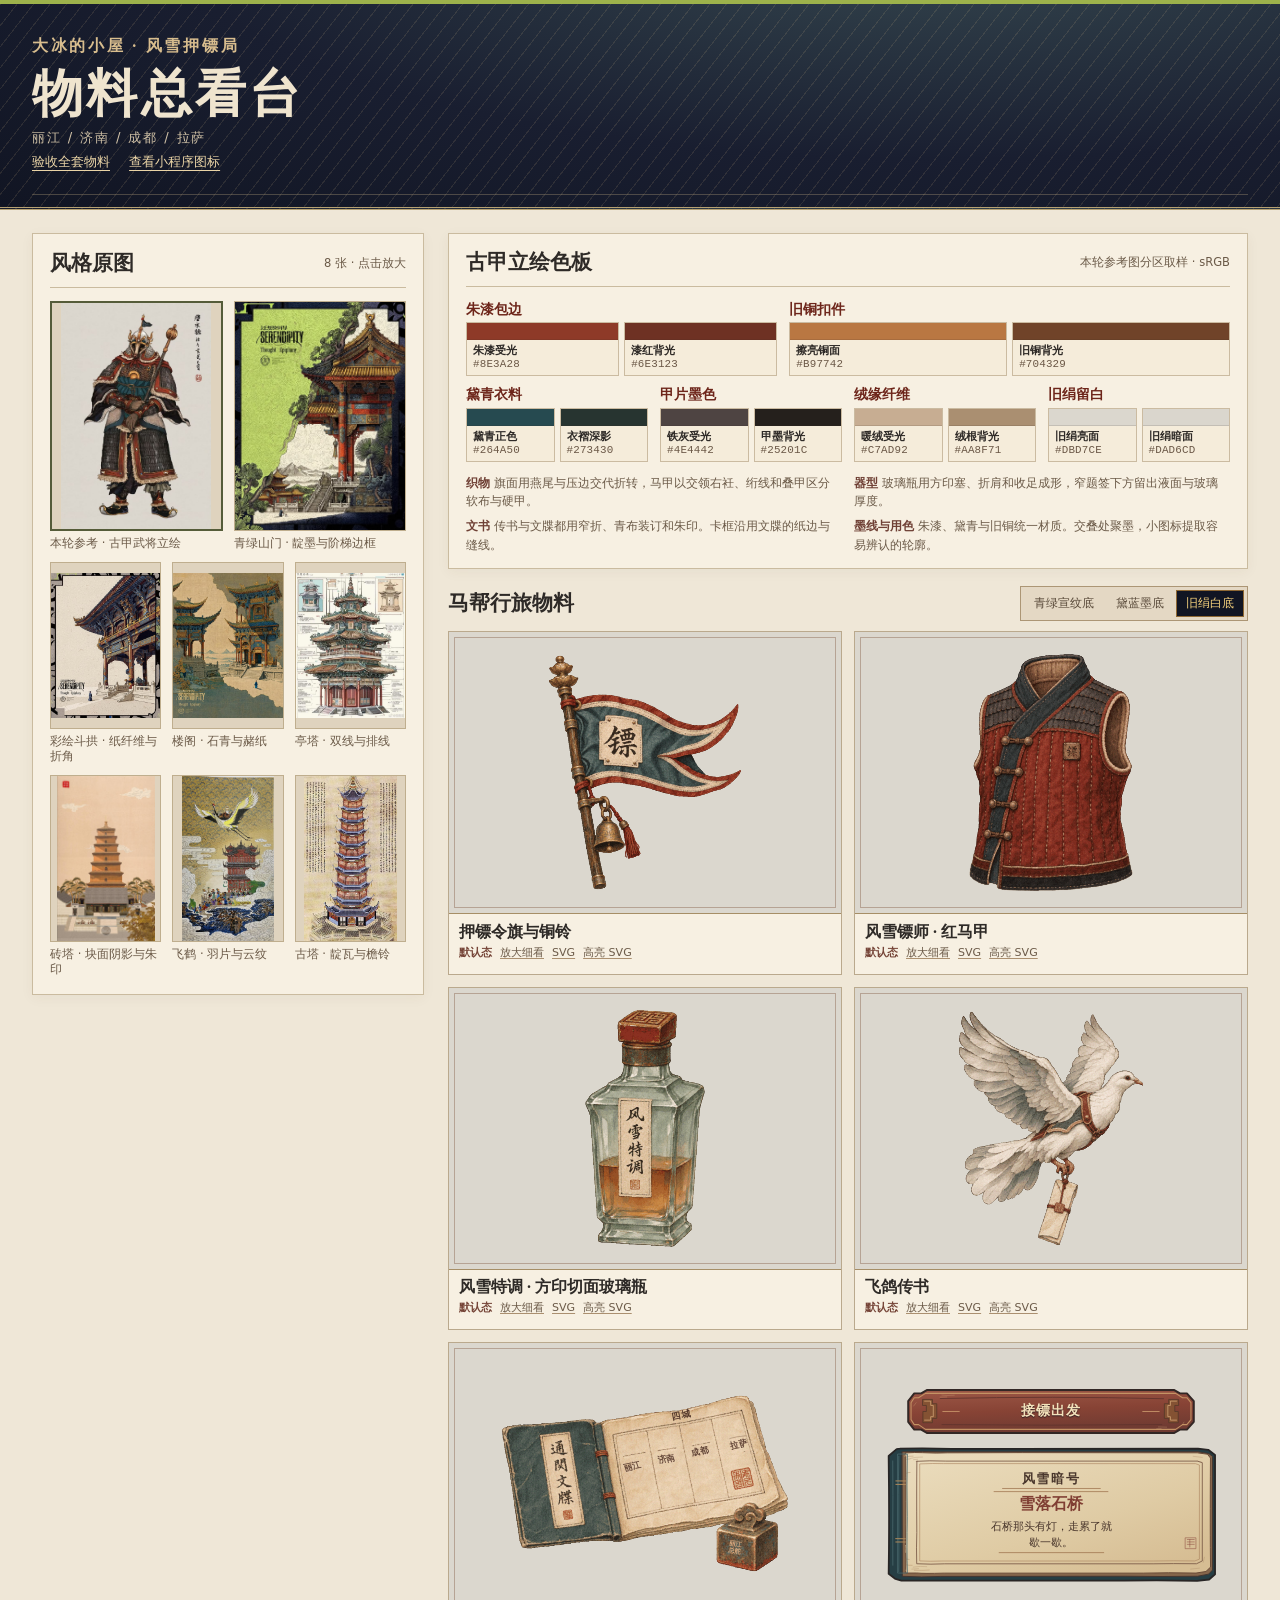
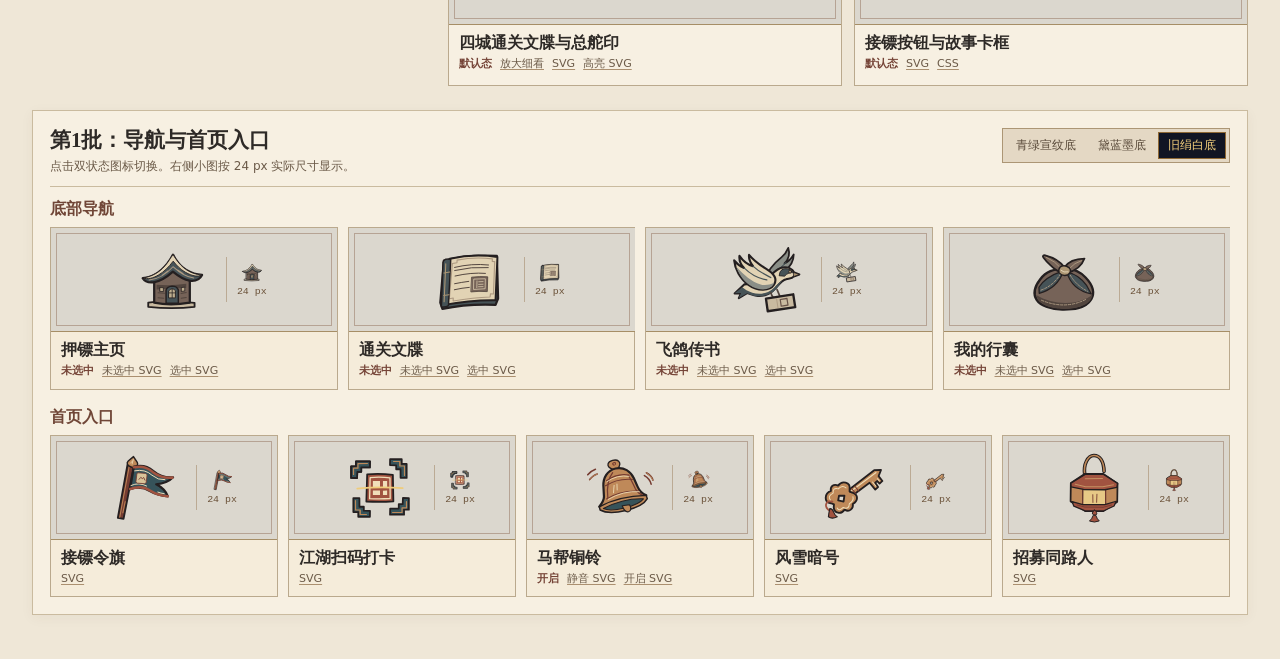
==== 00_公共资源/物料总看台.html @ 3b7d3f7c "备份风雪押镖局全部项目与交付包" ====
<!doctype html>
<html lang="zh-CN" data-preview="light">
<head>
  <meta charset="utf-8">
  <meta name="viewport" content="width=device-width, initial-scale=1">
  <title>物料总看台 · 风雪押镖局</title>
  <link rel="stylesheet" href="./04_界面组件与边框/base_style.css">
  <style>
    :root {
      color-scheme: light;
      --canvas: #efe7d7;
      --paper: #f7f0e2;
      --ink: #2e2a27;
      --quiet: #6b5a48;
      --rule: #cabb9f;
      --stage: #111523;
      --stage-frame: #ca9c4459;
      --stage-grain: url("data:image/svg+xml,%3Csvg xmlns='http://www.w3.org/2000/svg' width='146' height='101' viewBox='0 0 146 101'%3E%3Cfilter id='f'%3E%3CfeTurbulence type='fractalNoise' baseFrequency='.42 .83' numOctaves='3' stitchTiles='stitch'/%3E%3CfeColorMatrix type='matrix' values='0 0 0 0 .97 0 0 0 0 .84 0 0 0 0 .62 .075 0 0 0 -.024'/%3E%3C/filter%3E%3Cpath d='M0 0h146v101H0z' filter='url(%23f)'/%3E%3C/svg%3E");
      --batch-divider: #d1b68f60;
      --batch-scale: #dfcaa7;
      font-family: "PingFang SC", "Microsoft YaHei", system-ui, sans-serif;
      color: var(--ink);
      background: var(--canvas);
    }

    [data-preview="light"] {
      --stage: #dbd7ce;
      --stage-frame: #70432959;
      --stage-grain: none;
      --batch-divider: #94734d72;
      --batch-scale: #6b5239;
    }

    [data-preview="green"] {
      --stage: #bfd46b;
      --stage-frame: #394c5380;
      --stage-grain: url("data:image/svg+xml,%3Csvg%20xmlns%3D%27http%3A%2F%2Fwww.w3.org%2F2000%2Fsvg%27%20width%3D%2785%27%20height%3D%2761%27%20viewBox%3D%270%200%2085%2061%27%3E%3Cdefs%3E%3Cpattern%20id%3D%27h%27%20width%3D%2785%27%20height%3D%279%27%20patternUnits%3D%27userSpaceOnUse%27%3E%3Cpath%20d%3D%27M-1%202q7-3%2012%200t12%200%2012%200%2012%200%2012%200%2012%200%2015%200M-1%206q7-3%2012%200t12%200%2012%200%2012%200%2012%200%2012%200%2015%200%27%20fill%3D%27none%27%20stroke%3D%27%23555C39%27%20stroke-width%3D%27.65%27%20stroke-opacity%3D%27.23%27%2F%3E%3C%2Fpattern%3E%3Cfilter%20id%3D%27f%27%20x%3D%27-10%25%27%20y%3D%27-10%25%27%20width%3D%27120%25%27%20height%3D%27120%25%27%3E%3CfeTurbulence%20type%3D%27fractalNoise%27%20baseFrequency%3D%27.035%20.067%27%20numOctaves%3D%273%27%20stitchTiles%3D%27stitch%27%2F%3E%3CfeDisplacementMap%20in%3D%27SourceGraphic%27%20scale%3D%277%27%20xChannelSelector%3D%27R%27%20yChannelSelector%3D%27G%27%2F%3E%3C%2Ffilter%3E%3C%2Fdefs%3E%3Cpath%20d%3D%27M-7-7h99v75H-7z%27%20fill%3D%27url(%23h)%27%20filter%3D%27url(%23f)%27%2F%3E%3C%2Fsvg%3E");
      --batch-divider: #555c3970;
      --batch-scale: #282d1c;
    }

    * { box-sizing: border-box; }
    body { margin: 0; }
    button { font: inherit; }
    button, a { -webkit-tap-highlight-color: transparent; }
    a { color: inherit; }
    :focus-visible { outline: 2px solid #9c5a3f; outline-offset: 4px; }

    .masthead {
      color: #efe4ce;
      background:
        repeating-linear-gradient(128deg, #dbbd8720 0 1px, transparent 1px 13px),
        radial-gradient(ellipse at 74% -42%, #394c53, #191e30 59%, #111523);
      border-top: 4px solid #9db24b;
      border-bottom: 3px double #b6a172;
    }

    .wrap { width: min(1440px, calc(100% - 64px)); margin-inline: auto; }
    .masthead .wrap { position: relative; padding-block: 31px 36px; }
    .masthead .wrap::after { position: absolute; inset: auto 0 12px; border-bottom: 1px solid #b9a47f57; content: ""; }
    .masthead p { margin: 0; }
    .project { color: #d8bd8e; font: 700 1rem / 1.4 var(--fx-serif); letter-spacing: .17em; }
    .masthead h1 { margin: 8px 0 5px; font: 700 clamp(2.2rem, 4vw, 3.6rem) / 1.14 var(--fx-serif); letter-spacing: .065em; }
    .cities { color: #d1c2a7; font-size: .83rem; letter-spacing: .14em; }
    .batch-jump { display: inline-block; color: #ead4a6; margin: 7px 14px 0 0; font-size: .8rem; text-underline-offset: 4px; }
    .batch-jump:focus-visible { outline-color: var(--fx-focus); }

    .board { display: grid; grid-template-columns: minmax(285px, .49fr) minmax(0, 1fr); gap: 24px; align-items: start; padding-block: 23px 44px; }
    .panel { border: 1px solid var(--rule); background: var(--paper); box-shadow: 0 3px 12px #4535250d; }
    .reference { padding: 17px; }
    .specimens { min-width: 0; }
    .panel-head, .specimen-heading {
      display: flex;
      align-items: center;
      justify-content: space-between;
      gap: 12px;
    }
    .panel-head { margin-bottom: 13px; padding-bottom: 11px; border-bottom: 1px solid var(--rule); }
    h2 { margin: 0; font: 700 1.31rem / 1.2 var(--fx-serif); }
    .rubric { color: var(--quiet); font-size: .72rem; }
    .source-grid { display: grid; grid-template-columns: repeat(6, minmax(0, 1fr)); gap: 11px; }
    .source { display: flex; flex-direction: column; align-items: stretch; grid-column: span 2; min-width: 0; text-align: left; border: 0; color: var(--quiet); background: none; padding: 0; cursor: zoom-in; }
    .source.featured { grid-column: span 3; }
    .source-image {
      display: grid;
      place-items: center;
      aspect-ratio: 3 / 4.5;
      overflow: hidden;
      background: #dfd3be;
      border: 1px solid #bfae8e;
    }
    .source.featured .source-image { aspect-ratio: 3 / 4; }
    .source.palette-source .source-image { border: 2px solid #555c39; }
    .source img { display: block; width: 100%; height: 100%; min-height: 0; object-fit: contain; transition: transform 180ms ease; }
    .source:hover img { transform: scale(1.025); }
    .source-label { display: block; margin-top: 5px; font-size: .72rem; }

    .palette { padding: 16px 17px 14px; container-type: inline-size; }
    .color-families { display: grid; grid-template-columns: repeat(12, minmax(0, 1fr)); gap: 9px 12px; }
    .color-family { grid-column: span 3; min-width: 0; }
    .color-family--red { grid-column: span 5; }
    .color-family--gold { grid-column: span 7; }
    .color-family h3 { margin: 0 0 4px; color: #6d251a; font: 700 .88rem / 1.3 var(--fx-serif); }
    .swatches { display: grid; grid-auto-columns: minmax(0, 1fr); grid-auto-flow: column; gap: 5px; margin: 0; padding: 0; list-style: none; }
    .swatches li { min-width: 0; border: 1px solid #cbbba1; background: #f5ecda; }
    .chip { display: block; height: 17px; background: var(--sample); border-bottom: 1px solid #3b2b2524; }
    .swatches strong, .swatches code { display: block; margin-inline: 6px; }
    .swatches strong { margin-top: 3px; font-weight: 650; font-size: .71rem; }
    .swatches code { color: #6b5847; margin-bottom: 3px; font: .68rem / 1.28 ui-monospace, monospace; letter-spacing: .015em; }
    .notes { display: grid; grid-template-columns: 1fr 1fr; gap: 7px 12px; margin: 12px 0 0; color: var(--quiet); font-size: .75rem; line-height: 1.54; }
    .notes div { min-width: 0; }
    .notes dt { display: inline; color: #6f4035; font-weight: 700; margin-right: .35em; }
    .notes dd { display: inline; margin: 0; }

    .specimen-heading { margin-block: 17px 10px; flex-wrap: wrap; scroll-margin-top: 14px; }
    .theme-controls { display: flex; gap: 2px; padding: 3px; border: 1px solid #ac9675; background: #e4d8c4; }
    .theme-controls button { border: 1px solid transparent; padding: 4px 9px; color: #594a3a; background: transparent; font-size: .75rem; cursor: pointer; white-space: nowrap; }
    .theme-controls button:hover { border-color: #967956; }
    .theme-controls button[aria-pressed="true"] { border-color: #8e6834; background: #111523; color: #f4d07c; }
    .theme-controls button[data-theme="green"][aria-pressed="true"] { border-color: #555c39; background: #bfd46b; color: #191e30; }

    .asset-grid { display: grid; grid-template-columns: repeat(2, minmax(0, 1fr)); gap: 12px; }
    .asset { display: flex; flex-direction: column; min-width: 0; margin: 0; background: var(--paper); border: 1px solid #baa98d; }
    .stage {
      position: relative;
      isolation: isolate;
      container-type: inline-size;
      display: grid;
      grid-template-columns: minmax(0, 1fr);
      align-items: center;
      justify-items: center;
      height: 220px;
      padding: 7px;
      overflow: hidden;
      border-bottom: 1px solid #a68e66;
      background-color: var(--stage);
      background-image: var(--stage-grain);
    }
    .stage::after {
      position: absolute;
      inset: 5px;
      border: 1px solid var(--stage-frame);
      content: "";
      pointer-events: none;
    }
    .royal-grid .stage { height: clamp(220px, 22vw, 310px); padding: 12px; }
    .royal-grid .icon-demo { width: 100%; }
    .asset-caption { min-height: 60px; padding: 8px 10px 10px; }
    .asset-name { margin: 0; font: 700 1rem / 1.3 var(--fx-serif); }
    .asset-meta { display: flex; align-items: baseline; flex-wrap: wrap; gap: 1px 8px; margin-top: 3px; font-size: .69rem; line-height: 1.35; color: var(--quiet); }
    .asset-meta a { text-decoration-color: #ab9070; text-underline-offset: 2px; }
    .asset-meta a:hover { color: #8a4738; }
    .status { color: #754437; font-weight: 650; }
    .icon-demo { position: relative; box-sizing: border-box; height: 100%; width: min(100%, 234px); padding: 0; border: 1px solid transparent; background: transparent; cursor: pointer; transition: transform 140ms ease; }
    .icon-demo:hover { transform: translateY(-2px); }
    .icon-demo:active { transform: translateY(2px); }
    .icon-demo:focus-visible { outline: 2px solid var(--fx-focus); outline-offset: -4px; }
    .icon-demo img { position: absolute; inset: 0; display: block; width: 100%; height: 100%; object-fit: contain; pointer-events: none; }
    .icon-lit { opacity: 0; transition: opacity 140ms ease; }
    .icon-demo:hover .icon-lit { opacity: .78; }
    .icon-demo:active .icon-lit, .icon-demo[aria-pressed="true"] .icon-lit { opacity: 1; }
    .ui-demo { width: min(100%, 340px); min-width: 0; display: grid; grid-template-columns: minmax(0, 1fr); justify-items: center; gap: 5px; }
    .ui-demo .fx-button { width: 87%; }
    .ui-demo .fx-story-card { min-height: 98px; padding-inline: 11%; }
    .ui-demo .fx-story-card__body { max-width: 23ch; }
    .modal { width: min(850px, calc(100% - 28px)); max-width: 100%; max-height: 95vh; padding: 16px; border: 1px solid #a48d67; background: var(--paper); color: var(--ink); }
    .modal::backdrop { background: #151a22d9; }
    .modal-head { display: flex; justify-content: space-between; align-items: center; gap: 8px; margin-bottom: 9px; }
    .modal-head button { padding: 4px 11px; border: 1px solid #a48863; background: #eadfc9; cursor: pointer; }
    .modal img { display: block; max-width: 100%; max-height: 79vh; margin-inline: auto; object-fit: contain; }
    .modal .artwork-detail {
      width: min(100%, 710px);
      height: min(74vh, 660px);
      background: var(--stage) var(--stage-grain);
      border: 1px solid var(--stage-frame);
    }

    .icon-batch { grid-column: 1 / -1; padding: 17px; scroll-margin-top: 12px; }
    .batch-heading { margin-bottom: 12px; align-items: flex-start; }
    .batch-hint { margin: 5px 0 0; color: var(--quiet); font-size: .75rem; line-height: 1.45; }
    .batch-group + .batch-group { margin-top: 17px; }
    .batch-group h3 { margin: 0 0 7px; font: 700 1rem / 1.3 var(--fx-serif); color: #704637; }
    .batch-grid { display: grid; grid-template-columns: repeat(4, minmax(0, 1fr)); gap: 10px; }
    .batch-grid--home { grid-template-columns: repeat(5, minmax(0, 1fr)); }
    .batch-card { min-width: 0; margin: 0; border: 1px solid #baa98d; background: #f5ecda; }
    .batch-stage.stage { height: 104px; padding: 0; }
    .batch-switch { width: 100%; height: 100%; display: grid; place-items: center; border: 0; padding: 0; background: transparent; color: inherit; cursor: pointer; }
    .batch-switch:focus-visible { outline: 2px solid var(--batch-scale); outline-offset: -4px; }
    .batch-view { display: grid; grid-template-columns: minmax(0, 1fr) 44px; align-items: center; justify-items: center; width: min(calc(100% - 10px), 152px); pointer-events: none; }
    .batch-view--active, .batch-switch[aria-pressed="true"] .batch-view--default { display: none; }
    .batch-switch[aria-pressed="true"] .batch-view--active { display: grid; }
    .batch-large { display: block; max-width: 100%; height: auto; transition: transform 120ms ease; }
    .batch-switch:hover .batch-large { transform: translateY(-2px); }
    .batch-switch:active .batch-large { transform: translateY(1px); }
    .batch-mini { border-left: 1px solid var(--batch-divider); padding: 3px 0 3px 7px; justify-self: stretch; display: grid; justify-items: center; gap: 2px; color: var(--batch-scale); font: .62rem / 1.25 ui-monospace, monospace; white-space: nowrap; }
    .batch-mini img { display: block; }
    .batch-card .asset-caption { min-height: 55px; }

    @media (max-width: 1160px) {
      .wrap { width: calc(100% - 40px); }
      .board { gap: 17px; }
    }

    @media (max-width: 800px) {
      .board { grid-template-columns: 1fr; }
      .source-grid { grid-template-columns: repeat(4, minmax(0, 1fr)); }
      .source, .source.featured { grid-column: auto; }
      .source.featured .source-image, .source-image { aspect-ratio: 3 / 4.2; }
    }

    @media (max-width: 900px) {
      .batch-grid--home { grid-template-columns: repeat(3, minmax(0, 1fr)); }
    }

    @media (max-width: 630px) {
      .batch-grid { grid-template-columns: repeat(2, minmax(0, 1fr)); gap: 8px; }
    }

    @container (max-width: 740px) {
      .color-family:not(.color-family--red, .color-family--gold) { grid-column: span 6; }
    }

    @container (max-width: 520px) {
      .color-family--red, .color-family--gold { grid-column: span 12; }
    }

    @media (max-width: 490px) {
      .wrap { width: calc(100% - 24px); }
      .reference, .palette { padding: 12px; }
      .source-grid { grid-template-columns: repeat(3, minmax(0, 1fr)); gap: 8px; }
      .notes { grid-template-columns: 1fr; gap: 4px; }
      .swatches { gap: 4px; }
      .swatches strong, .swatches code { margin-inline: 3px; font-size: .63rem; }
      .swatches code { letter-spacing: -.025em; }
      .asset-grid { gap: 8px; }
      .stage { height: 166px; }
      .royal-grid { grid-template-columns: 1fr; }
      .royal-grid .stage { height: min(255px, 68vw); }
      .asset-name { font-size: .88rem; }
      .ui-demo .fx-story-card { padding-bottom: 15px; }
      .icon-batch { padding: 12px; }
      .batch-heading { flex-wrap: wrap; }
    }

    @media (prefers-reduced-motion: reduce) {
      .source img, .icon-demo, .icon-lit, .batch-large { transition: none; }
    }
  </style>
</head>
<body>
  <header class="masthead">
    <div class="wrap">
      <p class="project">大冰的小屋 · 风雪押镖局</p>
      <h1>物料总看台</h1>
      <p class="cities">丽江 / 济南 / 成都 / 拉萨</p>
      <a class="batch-jump" href="#royal-specimens">验收全套物料</a>
      <a class="batch-jump" href="#icon-batch">查看小程序图标</a>
    </div>
  </header>

  <main class="wrap board">
    <section class="panel reference" aria-labelledby="reference-title">
      <div class="panel-head">
        <h2 id="reference-title">风格原图</h2>
        <span class="rubric">8 张 · 点击放大</span>
      </div>
      <div class="source-grid">
        <button class="source featured palette-source" type="button">
          <span class="source-image"><img src="./01_风格参考图/a8d0b7cba4badd31e26e2c8cf6c5d2bc.jpg" alt="黛青衣料、朱漆包边、绒缘和分片铠甲的古甲武将立绘"></span>
          <span class="source-label">本轮参考 · 古甲武将立绘</span>
        </button>
        <button class="source featured" type="button">
          <span class="source-image"><img src="./01_风格参考图/644ecd38ddf0ed520d50410c8de0763d.jpg" alt="青绿衬色、靛墨外框和朱红廊柱"></span>
          <span class="source-label">青绿山门 · 靛墨与阶梯边框</span>
        </button>
        <button class="source" type="button">
          <span class="source-image"><img src="./01_风格参考图/b88705b533806a84e45352ea5c16d56c.jpg" alt="象牙纸底上的深青彩绘斗拱与金线檐口"></span>
          <span class="source-label">彩绘斗拱 · 纸纤维与折角</span>
        </button>
        <button class="source" type="button">
          <span class="source-image"><img src="./01_风格参考图/2a58c489768944aadcdb5adcbc039f5a.jpg" alt="赭纸底上的蓝绿楼阁与远山"></span>
          <span class="source-label">楼阁 · 石青与赭纸</span>
        </button>
        <button class="source" type="button">
          <span class="source-image"><img src="./01_风格参考图/52f07a7b96c980bd2398ab1ff8127b2a.jpg" alt="标有引线的多层亭塔结构图"></span>
          <span class="source-label">亭塔 · 双线与排线</span>
        </button>
        <button class="source" type="button">
          <span class="source-image"><img src="./01_风格参考图/62b733c0a9e0007dd44d3d3961c0f15b.jpg" alt="暖纸上的七层砖塔与左上方朱印"></span>
          <span class="source-label">砖塔 · 块面阴影与朱印</span>
        </button>
        <button class="source" type="button">
          <span class="source-image"><img src="./01_风格参考图/bd29752f68a6137f007f522ba0817431.jpg" alt="泥金云纹衬底前的飞鹤、朱红楼宇和靛蓝云海"></span>
          <span class="source-label">飞鹤 · 羽片与云纹</span>
        </button>
        <button class="source" type="button">
          <span class="source-image"><img src="./01_风格参考图/d0824fd3e23aad343577358e2cd7aed9.jpg" alt="题字古纸上层叠的靛蓝塔檐与檐角小铃"></span>
          <span class="source-label">古塔 · 靛瓦与檐铃</span>
        </button>
      </div>
    </section>

    <section class="specimens" id="samples" aria-labelledby="samples-title">
      <section class="panel palette" aria-labelledby="palette-title">
        <div class="panel-head">
          <h2 id="palette-title">古甲立绘色板</h2>
          <span class="rubric">本轮参考图分区取样 · sRGB</span>
        </div>
        <div class="color-families">
          <div class="color-family color-family--red">
            <h3>朱漆包边</h3>
            <ul class="swatches">
              <li><span class="chip" style="--sample: #8E3A28"></span><strong>朱漆受光</strong><code>#8E3A28</code></li>
              <li><span class="chip" style="--sample: #6E3123"></span><strong>漆红背光</strong><code>#6E3123</code></li>
            </ul>
          </div>
          <div class="color-family color-family--gold">
            <h3>旧铜扣件</h3>
            <ul class="swatches">
              <li><span class="chip" style="--sample: #B97742"></span><strong>擦亮铜面</strong><code>#B97742</code></li>
              <li><span class="chip" style="--sample: #704329"></span><strong>旧铜背光</strong><code>#704329</code></li>
            </ul>
          </div>
          <div class="color-family">
            <h3>黛青衣料</h3>
            <ul class="swatches">
              <li><span class="chip" style="--sample: #264A50"></span><strong>黛青正色</strong><code>#264A50</code></li>
              <li><span class="chip" style="--sample: #273430"></span><strong>衣褶深影</strong><code>#273430</code></li>
            </ul>
          </div>
          <div class="color-family">
            <h3>甲片墨色</h3>
            <ul class="swatches">
              <li><span class="chip" style="--sample: #4E4442"></span><strong>铁灰受光</strong><code>#4E4442</code></li>
              <li><span class="chip" style="--sample: #25201C"></span><strong>甲墨背光</strong><code>#25201C</code></li>
            </ul>
          </div>
          <div class="color-family">
            <h3>绒缘纤维</h3>
            <ul class="swatches">
              <li><span class="chip" style="--sample: #C7AD92"></span><strong>暖绒受光</strong><code>#C7AD92</code></li>
              <li><span class="chip" style="--sample: #AA8F71"></span><strong>绒根背光</strong><code>#AA8F71</code></li>
            </ul>
          </div>
          <div class="color-family">
            <h3>旧绢留白</h3>
            <ul class="swatches">
              <li><span class="chip" style="--sample: #DBD7CE"></span><strong>旧绢亮面</strong><code>#DBD7CE</code></li>
              <li><span class="chip" style="--sample: #DAD6CD"></span><strong>旧绢暗面</strong><code>#DAD6CD</code></li>
            </ul>
          </div>
        </div>
        <dl class="notes">
          <div><dt>织物</dt><dd>旗面用燕尾与压边交代折转，马甲以交领右衽、绗线和叠甲区分软布与硬甲。</dd></div>
          <div><dt>器型</dt><dd>玻璃瓶用方印塞、折肩和收足成形，窄题签下方留出液面与玻璃厚度。</dd></div>
          <div><dt>文书</dt><dd>传书与文牒都用窄折、青布装订和朱印。卡框沿用文牒的纸边与缝线。</dd></div>
          <div><dt>墨线与用色</dt><dd>朱漆、黛青与旧铜统一材质。交叠处聚墨，小图标提取容易辨认的轮廓。</dd></div>
        </dl>
      </section>

      <div class="specimen-heading" id="royal-specimens">
        <h2 id="samples-title">马帮行旅物料</h2>
        <div class="theme-controls" role="group" aria-label="样品预览底色">
          <button type="button" data-theme="green" aria-pressed="false" title="#BFD46B">青绿宣纹底</button>
          <button type="button" data-theme="dark" aria-pressed="false" title="#111523">黛蓝墨底</button>
          <button type="button" data-theme="light" aria-pressed="true" title="#DBD7CE">旧绢白底</button>
        </div>
      </div>

      <div class="asset-grid royal-grid">
        <figure class="asset">
          <div class="stage">
            <button class="icon-demo" type="button" aria-label="测试押镖令旗与铜铃的高亮态" aria-pressed="false" data-status="flag-state">
              <img src="./02_交互图标库/icon_biaoqi.svg" alt="">
              <img class="icon-lit" src="./02_交互图标库/icon_biaoqi.svg#highlight" alt="">
            </button>
          </div>
          <figcaption class="asset-caption">
            <h3 class="asset-name">押镖令旗与铜铃</h3>
            <div class="asset-meta"><output class="status" id="flag-state">默认态</output><a href="./02_交互图标库/icon_biaoqi.svg" data-artwork-zoom>放大细看</a><a href="./02_交互图标库/icon_biaoqi.svg">SVG</a><a href="./02_交互图标库/icon_biaoqi.svg#highlight">高亮 SVG</a></div>
          </figcaption>
        </figure>
        <figure class="asset">
          <div class="stage">
            <button class="icon-demo" type="button" aria-label="测试风雪镖师红马甲的高亮态" aria-pressed="false" data-status="vest-state">
              <img src="./03_活动产品与周边/gift_hongmajia.svg" alt="">
              <img class="icon-lit" src="./03_活动产品与周边/gift_hongmajia.svg#highlight" alt="">
            </button>
          </div>
          <figcaption class="asset-caption">
            <h3 class="asset-name">风雪镖师 · 红马甲</h3>
            <div class="asset-meta"><output class="status" id="vest-state">默认态</output><a href="./03_活动产品与周边/gift_hongmajia.svg" data-artwork-zoom>放大细看</a><a href="./03_活动产品与周边/gift_hongmajia.svg">SVG</a><a href="./03_活动产品与周边/gift_hongmajia.svg#highlight">高亮 SVG</a></div>
          </figcaption>
        </figure>
        <figure class="asset">
          <div class="stage">
            <button class="icon-demo" type="button" aria-label="测试风雪特调玻璃瓶的高亮态" aria-pressed="false" data-status="can-state">
              <img src="./03_活动产品与周边/gift_jiuguan.svg" alt="">
              <img class="icon-lit" src="./03_活动产品与周边/gift_jiuguan.svg#highlight" alt="">
            </button>
          </div>
          <figcaption class="asset-caption">
            <h3 class="asset-name">风雪特调 · 方印切面玻璃瓶</h3>
            <div class="asset-meta"><output class="status" id="can-state">默认态</output><a href="./03_活动产品与周边/gift_jiuguan.svg" data-artwork-zoom>放大细看</a><a href="./03_活动产品与周边/gift_jiuguan.svg">SVG</a><a href="./03_活动产品与周边/gift_jiuguan.svg#highlight">高亮 SVG</a></div>
          </figcaption>
        </figure>
        <figure class="asset">
          <div class="stage">
            <button class="icon-demo" type="button" aria-label="测试飞鸽传书的高亮态" aria-pressed="false" data-status="dove-state">
              <img src="./02_交互图标库/icon_feige.svg" alt="">
              <img class="icon-lit" src="./02_交互图标库/icon_feige.svg#highlight" alt="">
            </button>
          </div>
          <figcaption class="asset-caption">
            <h3 class="asset-name">飞鸽传书</h3>
            <div class="asset-meta"><output class="status" id="dove-state">默认态</output><a href="./02_交互图标库/icon_feige.svg" data-artwork-zoom>放大细看</a><a href="./02_交互图标库/icon_feige.svg">SVG</a><a href="./02_交互图标库/icon_feige.svg#highlight">高亮 SVG</a></div>
          </figcaption>
        </figure>
        <figure class="asset">
          <div class="stage">
            <button class="icon-demo" type="button" aria-label="测试四城通关文牒与总舵印的高亮态" aria-pressed="false" data-status="pass-state">
              <img src="./03_活动产品与周边/gift_wendie_seal.svg" alt="">
              <img class="icon-lit" src="./03_活动产品与周边/gift_wendie_seal.svg#highlight" alt="">
            </button>
          </div>
          <figcaption class="asset-caption">
            <h3 class="asset-name">四城通关文牒与总舵印</h3>
            <div class="asset-meta"><output class="status" id="pass-state">默认态</output><a href="./03_活动产品与周边/gift_wendie_seal.svg" data-artwork-zoom>放大细看</a><a href="./03_活动产品与周边/gift_wendie_seal.svg">SVG</a><a href="./03_活动产品与周边/gift_wendie_seal.svg#highlight">高亮 SVG</a></div>
          </figcaption>
        </figure>
        <figure class="asset">
          <div class="stage">
            <div class="ui-demo">
              <button class="fx-button" type="button" aria-pressed="false" data-status="route-state" data-active="已接镖">接镖出发</button>
              <div class="fx-story-card">
                <h4 class="fx-story-card__title">风雪暗号</h4>
                <p class="fx-story-card__code">雪落石桥</p>
                <p class="fx-story-card__body">石桥那头有灯，走累了就歇一歇。</p>
              </div>
            </div>
          </div>
          <figcaption class="asset-caption">
            <h3 class="asset-name">接镖按钮与故事卡框</h3>
            <div class="asset-meta"><output class="status" id="route-state">默认态</output><a href="./04_界面组件与边框/ui_kit_sample.svg">SVG</a><a href="./04_界面组件与边框/base_style.css">CSS</a></div>
          </figcaption>
        </figure>
      </div>
    </section>

    <section class="panel icon-batch" id="icon-batch" aria-labelledby="batch-title">
      <div class="panel-head batch-heading">
        <div>
          <h2 id="batch-title">第1批：导航与首页入口</h2>
          <p class="batch-hint">点击双状态图标切换。右侧小图按 24 px 实际尺寸显示。</p>
        </div>
        <div class="theme-controls" role="group" aria-label="第1批图标预览底色">
          <button type="button" data-theme="green" aria-pressed="false" title="#BFD46B">青绿宣纹底</button>
          <button type="button" data-theme="dark" aria-pressed="false" title="#111523">黛蓝墨底</button>
          <button type="button" data-theme="light" aria-pressed="true" title="#DBD7CE">旧绢白底</button>
        </div>
      </div>

      <section class="batch-group" aria-labelledby="batch-nav-title">
        <h3 id="batch-nav-title">底部导航</h3>
        <div class="batch-grid batch-grid--nav">
          <figure class="batch-card">
            <div class="stage batch-stage">
              <button class="batch-switch" type="button" aria-label="切换押镖主页状态" aria-pressed="false" data-status="batch-nav-home" data-active="选中" data-inactive="未选中">
                <span class="batch-view batch-view--default" aria-hidden="true">
                  <img class="batch-large" src="./02_交互图标库/nav_home_default.svg" alt="" width="76" height="76">
                  <span class="batch-mini"><img src="./02_交互图标库/nav_home_default.svg" alt="" width="24" height="24"><span>24 px</span></span>
                </span>
                <span class="batch-view batch-view--active" aria-hidden="true">
                  <img class="batch-large" src="./02_交互图标库/nav_home_active.svg" alt="" width="76" height="76">
                  <span class="batch-mini"><img src="./02_交互图标库/nav_home_active.svg" alt="" width="24" height="24"><span>24 px</span></span>
                </span>
              </button>
            </div>
            <figcaption class="asset-caption">
              <h4 class="asset-name">押镖主页</h4>
              <div class="asset-meta"><output class="status" id="batch-nav-home">未选中</output><a href="./02_交互图标库/nav_home_default.svg">未选中 SVG</a><a href="./02_交互图标库/nav_home_active.svg">选中 SVG</a></div>
            </figcaption>
          </figure>
          <figure class="batch-card">
            <div class="stage batch-stage">
              <button class="batch-switch" type="button" aria-label="切换通关文牒状态" aria-pressed="false" data-status="batch-nav-wendie" data-active="选中" data-inactive="未选中">
                <span class="batch-view batch-view--default" aria-hidden="true">
                  <img class="batch-large" src="./02_交互图标库/nav_wendie_default.svg" alt="" width="76" height="76">
                  <span class="batch-mini"><img src="./02_交互图标库/nav_wendie_default.svg" alt="" width="24" height="24"><span>24 px</span></span>
                </span>
                <span class="batch-view batch-view--active" aria-hidden="true">
                  <img class="batch-large" src="./02_交互图标库/nav_wendie_active.svg" alt="" width="76" height="76">
                  <span class="batch-mini"><img src="./02_交互图标库/nav_wendie_active.svg" alt="" width="24" height="24"><span>24 px</span></span>
                </span>
              </button>
            </div>
            <figcaption class="asset-caption">
              <h4 class="asset-name">通关文牒</h4>
              <div class="asset-meta"><output class="status" id="batch-nav-wendie">未选中</output><a href="./02_交互图标库/nav_wendie_default.svg">未选中 SVG</a><a href="./02_交互图标库/nav_wendie_active.svg">选中 SVG</a></div>
            </figcaption>
          </figure>
          <figure class="batch-card">
            <div class="stage batch-stage">
              <button class="batch-switch" type="button" aria-label="切换飞鸽传书状态" aria-pressed="false" data-status="batch-nav-feige" data-active="选中" data-inactive="未选中">
                <span class="batch-view batch-view--default" aria-hidden="true">
                  <img class="batch-large" src="./02_交互图标库/nav_feige_default.svg" alt="" width="76" height="76">
                  <span class="batch-mini"><img src="./02_交互图标库/nav_feige_default.svg" alt="" width="24" height="24"><span>24 px</span></span>
                </span>
                <span class="batch-view batch-view--active" aria-hidden="true">
                  <img class="batch-large" src="./02_交互图标库/nav_feige_active.svg" alt="" width="76" height="76">
                  <span class="batch-mini"><img src="./02_交互图标库/nav_feige_active.svg" alt="" width="24" height="24"><span>24 px</span></span>
                </span>
              </button>
            </div>
            <figcaption class="asset-caption">
              <h4 class="asset-name">飞鸽传书</h4>
              <div class="asset-meta"><output class="status" id="batch-nav-feige">未选中</output><a href="./02_交互图标库/nav_feige_default.svg">未选中 SVG</a><a href="./02_交互图标库/nav_feige_active.svg">选中 SVG</a></div>
            </figcaption>
          </figure>
          <figure class="batch-card">
            <div class="stage batch-stage">
              <button class="batch-switch" type="button" aria-label="切换我的行囊状态" aria-pressed="false" data-status="batch-nav-xingnang" data-active="选中" data-inactive="未选中">
                <span class="batch-view batch-view--default" aria-hidden="true">
                  <img class="batch-large" src="./02_交互图标库/nav_xingnang_default.svg" alt="" width="76" height="76">
                  <span class="batch-mini"><img src="./02_交互图标库/nav_xingnang_default.svg" alt="" width="24" height="24"><span>24 px</span></span>
                </span>
                <span class="batch-view batch-view--active" aria-hidden="true">
                  <img class="batch-large" src="./02_交互图标库/nav_xingnang_active.svg" alt="" width="76" height="76">
                  <span class="batch-mini"><img src="./02_交互图标库/nav_xingnang_active.svg" alt="" width="24" height="24"><span>24 px</span></span>
                </span>
              </button>
            </div>
            <figcaption class="asset-caption">
              <h4 class="asset-name">我的行囊</h4>
              <div class="asset-meta"><output class="status" id="batch-nav-xingnang">未选中</output><a href="./02_交互图标库/nav_xingnang_default.svg">未选中 SVG</a><a href="./02_交互图标库/nav_xingnang_active.svg">选中 SVG</a></div>
            </figcaption>
          </figure>
        </div>
      </section>

      <section class="batch-group" aria-labelledby="batch-home-title">
        <h3 id="batch-home-title">首页入口</h3>
        <div class="batch-grid batch-grid--home">
          <figure class="batch-card">
            <div class="stage batch-stage">
              <span class="batch-view" aria-hidden="true">
                <img class="batch-large" src="./02_交互图标库/icon_jiebiao_flag.svg" alt="" width="76" height="76">
                <span class="batch-mini"><img src="./02_交互图标库/icon_jiebiao_flag.svg" alt="" width="24" height="24"><span>24 px</span></span>
              </span>
            </div>
            <figcaption class="asset-caption">
              <h4 class="asset-name">接镖令旗</h4>
              <div class="asset-meta"><a href="./02_交互图标库/icon_jiebiao_flag.svg">SVG</a></div>
            </figcaption>
          </figure>
          <figure class="batch-card">
            <div class="stage batch-stage">
              <span class="batch-view" aria-hidden="true">
                <img class="batch-large" src="./02_交互图标库/icon_scan_checkin.svg" alt="" width="76" height="76">
                <span class="batch-mini"><img src="./02_交互图标库/icon_scan_checkin.svg" alt="" width="24" height="24"><span>24 px</span></span>
              </span>
            </div>
            <figcaption class="asset-caption">
              <h4 class="asset-name">江湖扫码打卡</h4>
              <div class="asset-meta"><a href="./02_交互图标库/icon_scan_checkin.svg">SVG</a></div>
            </figcaption>
          </figure>
          <figure class="batch-card">
            <div class="stage batch-stage">
              <button class="batch-switch" type="button" aria-label="切换马帮铜铃状态" aria-pressed="true" data-status="batch-bell" data-active="开启" data-inactive="静音">
                <span class="batch-view batch-view--default" aria-hidden="true">
                  <img class="batch-large" src="./02_交互图标库/icon_sound_bell_off.svg" alt="" width="76" height="76">
                  <span class="batch-mini"><img src="./02_交互图标库/icon_sound_bell_off.svg" alt="" width="24" height="24"><span>24 px</span></span>
                </span>
                <span class="batch-view batch-view--active" aria-hidden="true">
                  <img class="batch-large" src="./02_交互图标库/icon_sound_bell_on.svg" alt="" width="76" height="76">
                  <span class="batch-mini"><img src="./02_交互图标库/icon_sound_bell_on.svg" alt="" width="24" height="24"><span>24 px</span></span>
                </span>
              </button>
            </div>
            <figcaption class="asset-caption">
              <h4 class="asset-name">马帮铜铃</h4>
              <div class="asset-meta"><output class="status" id="batch-bell">开启</output><a href="./02_交互图标库/icon_sound_bell_off.svg">静音 SVG</a><a href="./02_交互图标库/icon_sound_bell_on.svg">开启 SVG</a></div>
            </figcaption>
          </figure>
          <figure class="batch-card">
            <div class="stage batch-stage">
              <span class="batch-view" aria-hidden="true">
                <img class="batch-large" src="./02_交互图标库/icon_secret_key.svg" alt="" width="76" height="76">
                <span class="batch-mini"><img src="./02_交互图标库/icon_secret_key.svg" alt="" width="24" height="24"><span>24 px</span></span>
              </span>
            </div>
            <figcaption class="asset-caption">
              <h4 class="asset-name">风雪暗号</h4>
              <div class="asset-meta"><a href="./02_交互图标库/icon_secret_key.svg">SVG</a></div>
            </figcaption>
          </figure>
          <figure class="batch-card">
            <div class="stage batch-stage">
              <span class="batch-view" aria-hidden="true">
                <img class="batch-large" src="./02_交互图标库/icon_share_lantern.svg" alt="" width="76" height="76">
                <span class="batch-mini"><img src="./02_交互图标库/icon_share_lantern.svg" alt="" width="24" height="24"><span>24 px</span></span>
              </span>
            </div>
            <figcaption class="asset-caption">
              <h4 class="asset-name">招募同路人</h4>
              <div class="asset-meta"><a href="./02_交互图标库/icon_share_lantern.svg">SVG</a></div>
            </figcaption>
          </figure>
        </div>
      </section>
    </section>
  </main>

  <dialog id="reference-modal" class="modal" aria-labelledby="reference-caption">
    <div class="modal-head">
      <h2 id="reference-caption"></h2>
      <form method="dialog"><button type="submit" autofocus>关闭</button></form>
    </div>
    <img id="reference-full" alt="">
  </dialog>

  <script>
    const themeControls = document.querySelectorAll("[data-theme]");
    for (const control of themeControls) {
      control.addEventListener("click", () => {
        const theme = control.dataset.theme;
        document.documentElement.dataset.preview = theme;
        for (const option of themeControls) {
          option.setAttribute("aria-pressed", String(option.dataset.theme === theme));
        }
      });
    }

    for (const control of document.querySelectorAll("[data-status]")) {
      const status = document.getElementById(control.dataset.status);
      control.addEventListener("click", () => {
        const active = control.getAttribute("aria-pressed") === "false";
        control.setAttribute("aria-pressed", String(active));
        status.textContent = active ? (control.dataset.active || "已高亮") : (control.dataset.inactive || "默认态");
      });
    }

    const modal = document.getElementById("reference-modal");
    const fullImage = document.getElementById("reference-full");
    const imageCaption = document.getElementById("reference-caption");
    function openImage(src, alt, title, showArtworkDetail = false) {
      fullImage.classList.toggle("artwork-detail", showArtworkDetail);
      fullImage.src = src;
      fullImage.alt = alt;
      imageCaption.textContent = title;
      modal.showModal();
    }
    for (const control of document.querySelectorAll(".source")) {
      control.addEventListener("click", () => {
        const thumbnail = control.querySelector("img");
        openImage(thumbnail.src, thumbnail.alt, control.querySelector(".source-label").textContent);
      });
    }
    for (const link of document.querySelectorAll("[data-artwork-zoom]")) {
      link.addEventListener("click", (event) => {
        if (event.metaKey || event.ctrlKey || event.shiftKey || event.altKey) return;
        event.preventDefault();
        const figure = link.closest(".asset");
        const title = figure.querySelector(".asset-name").textContent;
        const selected = figure.querySelector(".icon-demo").getAttribute("aria-pressed") === "true";
        openImage(selected ? link.href + "#highlight" : link.href, title, title, true);
      });
    }
  </script>
</body>
</html>
---- 00_公共资源/04_界面组件与边框/base_style.css ----
/* 风雪押镖局 · 组件样式。CSS 与 ui_kit_sample.svg 放在同一目录。 */
:root {
  --fx-paper: #ebddbe;
  --fx-cloud: #ebe6ce;
  --fx-ochre: #cfaf81;
  --fx-ink: #263e44;
  --fx-blue: #253c45;
  --fx-rust: #803f34;
  --fx-gold: #ad855d;
  --fx-moss: #505c4e;
  --fx-seal: #cb2724;
  --fx-green: #b2c667;
  --fx-serif: "Songti SC", STSong, "Noto Serif CJK SC", SimSun, serif;
  --fx-focus: #e2bb89;
}

/* <button type="button" class="fx-button" aria-pressed="false">接镖出发</button> */
.fx-button {
  position: relative;
  isolation: isolate;
  box-sizing: border-box;
  display: inline-grid;
  place-items: center;
  width: min(100%, 342px);
  min-height: 44px;
  aspect-ratio: 342 / 66;
  padding: .28em .3em;
  border: 0;
  background: transparent;
  color: #f3e2bb;
  font: 700 clamp(.875rem, 3cqi, 1.125rem) / 1.15 var(--fx-serif);
  letter-spacing: .08em;
  white-space: nowrap;
  text-shadow: 0 1px 1px #331f22;
  cursor: pointer;
  transition: transform 120ms ease;
}

.fx-button::before,
.fx-button::after {
  position: absolute;
  z-index: -1;
  inset: 0;
  content: "";
  background: center / 100% 100% no-repeat;
  pointer-events: none;
}

.fx-button::before { background-image: url("./ui_kit_sample.svg#button"); }
.fx-button::after {
  background-image: url("./ui_kit_sample.svg#button-highlight");
  opacity: 0;
  transition: opacity 140ms ease;
}

.fx-button:hover::after { opacity: .7; }
.fx-button:active::after,
.fx-button[aria-pressed="true"]::after { opacity: 1; }
.fx-button:active { transform: translateY(2px); }
.fx-button:focus-visible { outline: 2px solid var(--fx-focus); outline-offset: 3px; }

/* .fx-story-card 内可放 .fx-story-card__title、__code、__body。 */
.fx-story-card {
  box-sizing: border-box;
  display: grid;
  align-content: center;
  justify-items: center;
  width: min(100%, 400px);
  min-height: 104px;
  aspect-ratio: 400 / 164;
  padding: 10px min(11%, 45px) 17px min(15%, 58px);
  background: url("./ui_kit_sample.svg#card") center / 100% 100% no-repeat;
  color: #49362c;
  text-align: center;
  font-family: var(--fx-serif);
  overflow-wrap: anywhere;
}

.fx-story-card__title { margin: 0 0 .5em; font-size: .8rem; font-weight: 700; letter-spacing: .12em; }
.fx-story-card__code { margin: 0 0 .25em; color: var(--fx-rust); font-size: 1rem; font-weight: 700; }
.fx-story-card__body { margin: 0; font-size: .7rem; line-height: 1.4; }

@media (prefers-reduced-motion: reduce) {
  .fx-button, .fx-button::after { transition: none; }
}
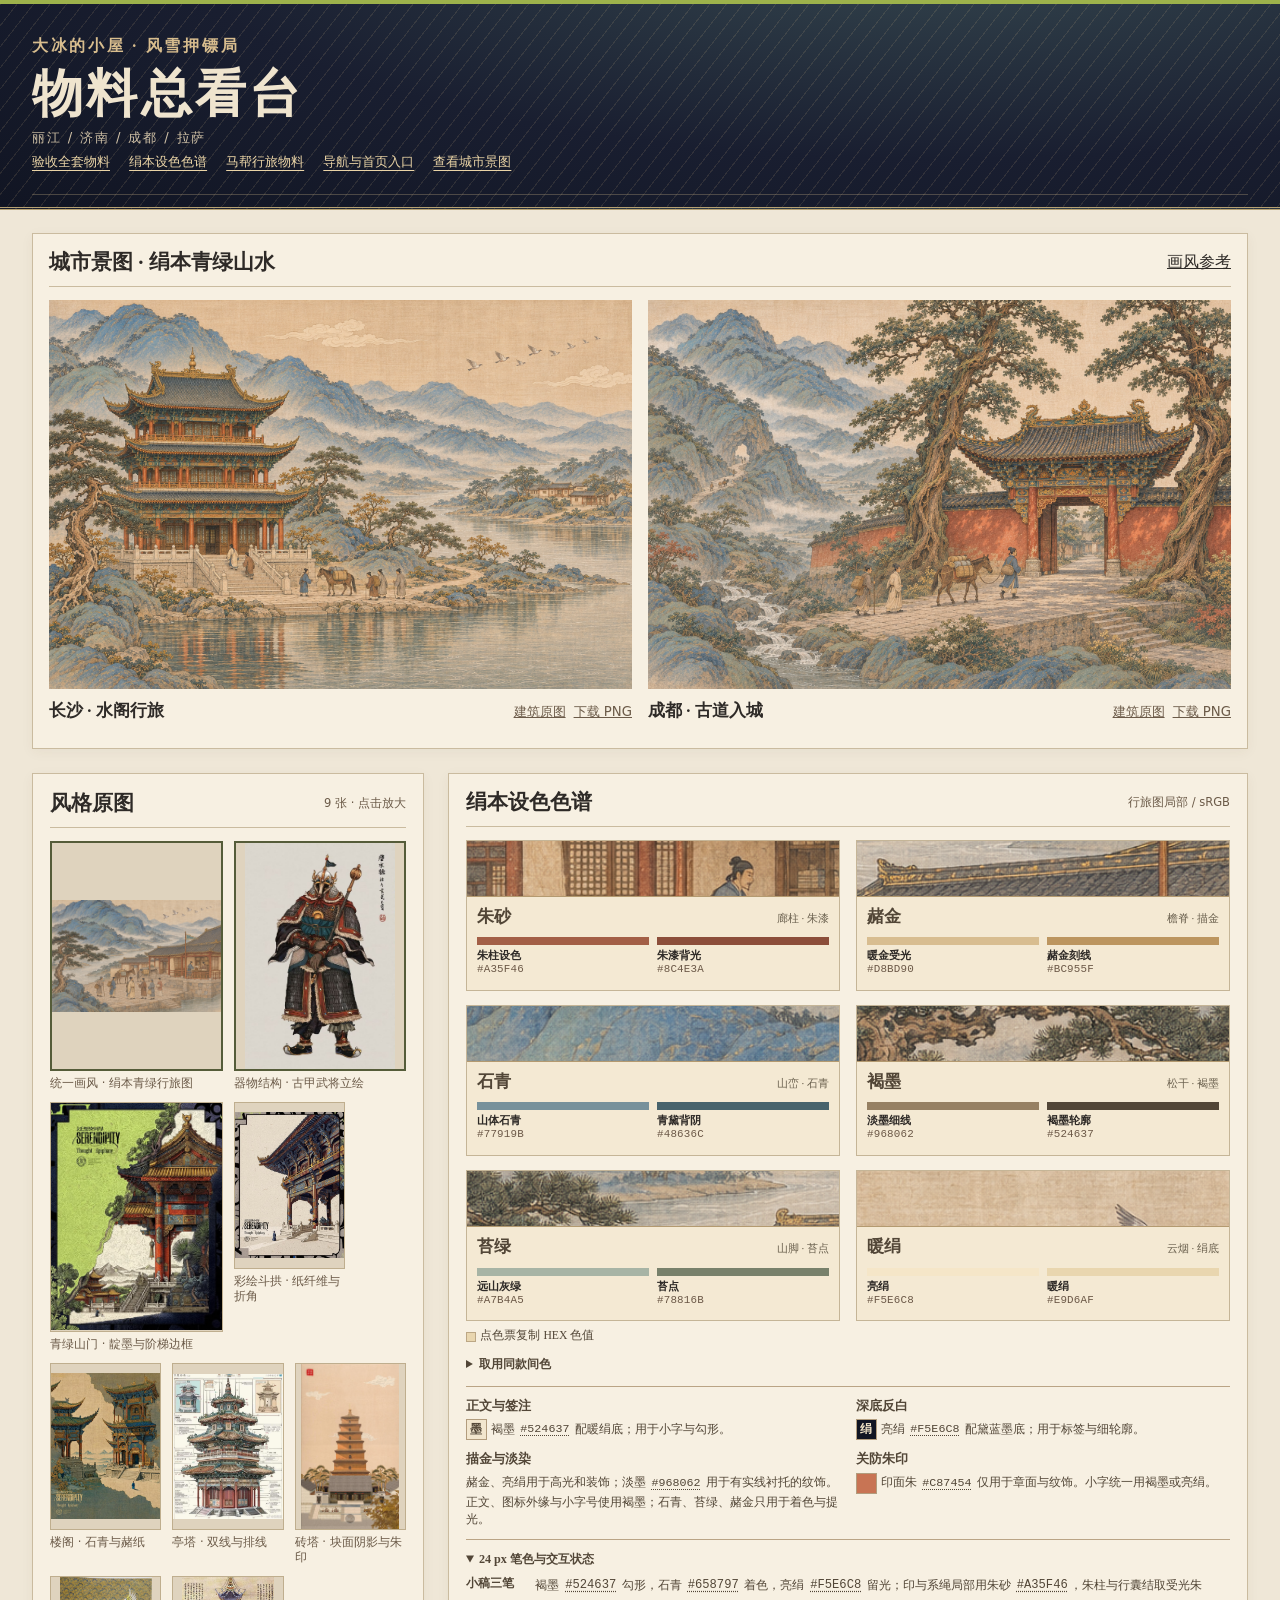
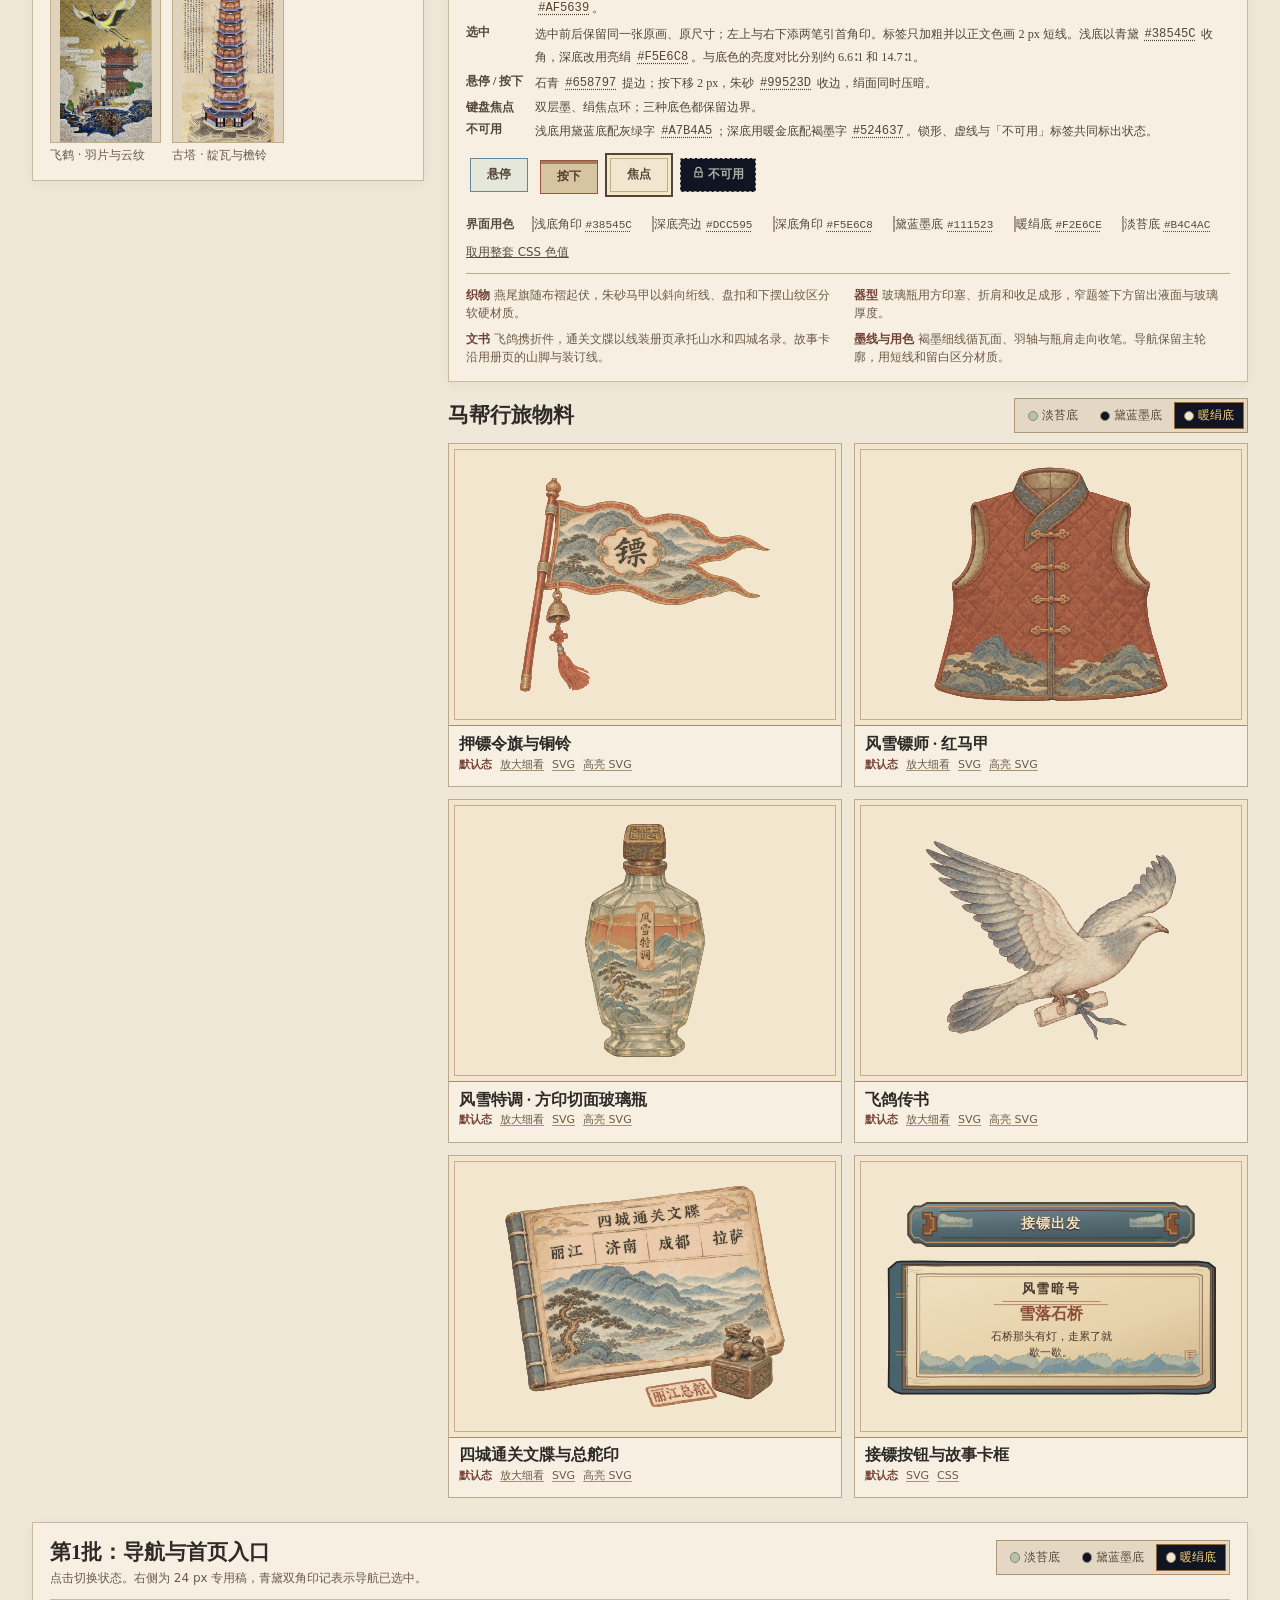
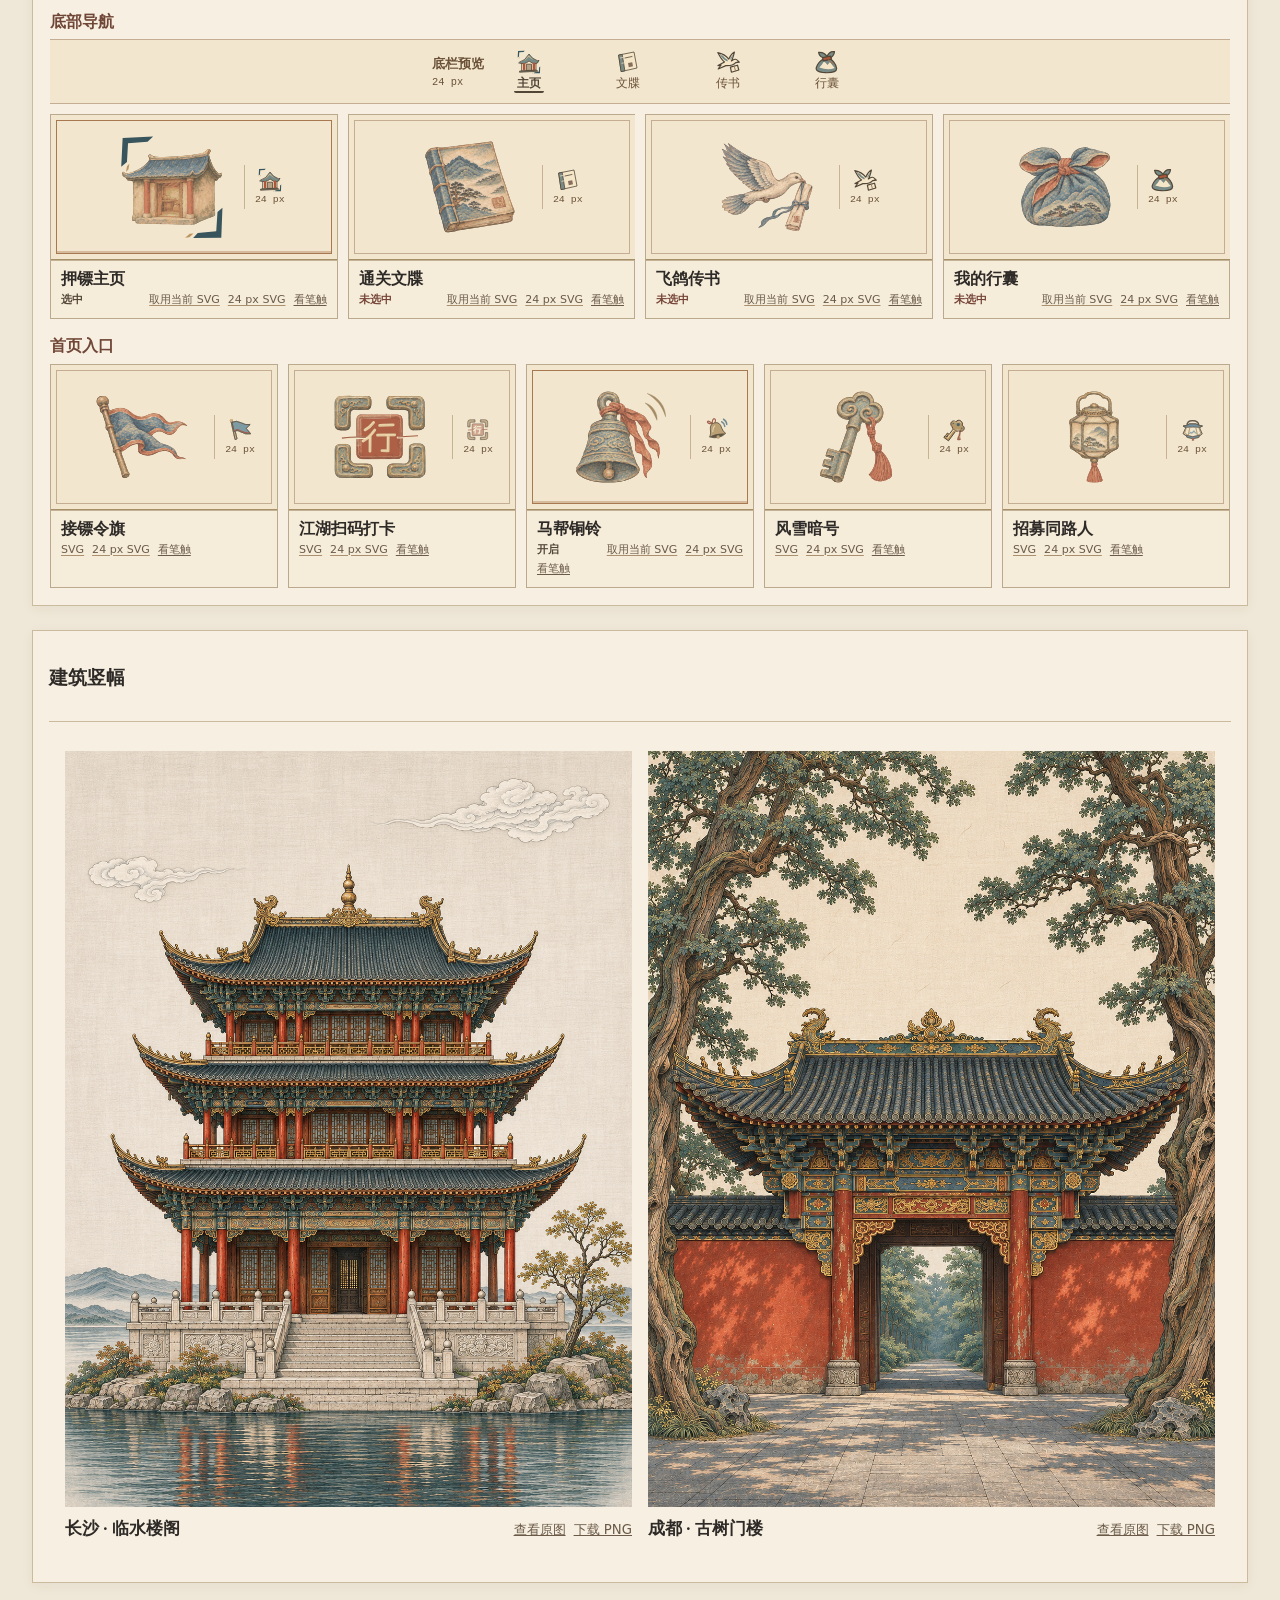
==== commit 3802890a: "同步六城小程序、公共素材新版与飞鸽页面" ====
--- a/00_公共资源/物料总看台.html
+++ b/00_公共资源/物料总看台.html
@@ -13,7 +13,7 @@
       --ink: #2e2a27;
       --quiet: #6b5a48;
       --rule: #cabb9f;
-      --stage: #111523;
+      --stage: var(--fx-night);
       --stage-frame: #ca9c4459;
       --stage-grain: url("data:image/svg+xml,%3Csvg xmlns='http://www.w3.org/2000/svg' width='146' height='101' viewBox='0 0 146 101'%3E%3Cfilter id='f'%3E%3CfeTurbulence type='fractalNoise' baseFrequency='.42 .83' numOctaves='3' stitchTiles='stitch'/%3E%3CfeColorMatrix type='matrix' values='0 0 0 0 .97 0 0 0 0 .84 0 0 0 0 .62 .075 0 0 0 -.024'/%3E%3C/filter%3E%3Cpath d='M0 0h146v101H0z' filter='url(%23f)'/%3E%3C/svg%3E");
       --batch-divider: #d1b68f60;
@@ -24,7 +24,7 @@
     }
 
     [data-preview="light"] {
-      --stage: #dbd7ce;
+      --stage: var(--fx-preview-paper);
       --stage-frame: #70432959;
       --stage-grain: none;
       --batch-divider: #94734d72;
@@ -32,7 +32,7 @@
     }
 
     [data-preview="green"] {
-      --stage: #bfd46b;
+      --stage: var(--fx-pale-moss);
       --stage-frame: #394c5380;
       --stage-grain: url("data:image/svg+xml,%3Csvg%20xmlns%3D%27http%3A%2F%2Fwww.w3.org%2F2000%2Fsvg%27%20width%3D%2785%27%20height%3D%2761%27%20viewBox%3D%270%200%2085%2061%27%3E%3Cdefs%3E%3Cpattern%20id%3D%27h%27%20width%3D%2785%27%20height%3D%279%27%20patternUnits%3D%27userSpaceOnUse%27%3E%3Cpath%20d%3D%27M-1%202q7-3%2012%200t12%200%2012%200%2012%200%2012%200%2012%200%2015%200M-1%206q7-3%2012%200t12%200%2012%200%2012%200%2012%200%2012%200%2015%200%27%20fill%3D%27none%27%20stroke%3D%27%23555C39%27%20stroke-width%3D%27.65%27%20stroke-opacity%3D%27.23%27%2F%3E%3C%2Fpattern%3E%3Cfilter%20id%3D%27f%27%20x%3D%27-10%25%27%20y%3D%27-10%25%27%20width%3D%27120%25%27%20height%3D%27120%25%27%3E%3CfeTurbulence%20type%3D%27fractalNoise%27%20baseFrequency%3D%27.035%20.067%27%20numOctaves%3D%273%27%20stitchTiles%3D%27stitch%27%2F%3E%3CfeDisplacementMap%20in%3D%27SourceGraphic%27%20scale%3D%277%27%20xChannelSelector%3D%27R%27%20yChannelSelector%3D%27G%27%2F%3E%3C%2Ffilter%3E%3C%2Fdefs%3E%3Cpath%20d%3D%27M-7-7h99v75H-7z%27%20fill%3D%27url(%23h)%27%20filter%3D%27url(%23f)%27%2F%3E%3C%2Fsvg%3E");
       --batch-divider: #555c3970;
@@ -50,7 +50,7 @@
       color: #efe4ce;
       background:
         repeating-linear-gradient(128deg, #dbbd8720 0 1px, transparent 1px 13px),
-        radial-gradient(ellipse at 74% -42%, #394c53, #191e30 59%, #111523);
+        radial-gradient(ellipse at 74% -42%, #394c53, #191e30 59%, var(--fx-night));
       border-top: 4px solid #9db24b;
       border-bottom: 3px double #b6a172;
     }
@@ -116,8 +116,8 @@
     .theme-controls { display: flex; gap: 2px; padding: 3px; border: 1px solid #ac9675; background: #e4d8c4; }
     .theme-controls button { border: 1px solid transparent; padding: 4px 9px; color: #594a3a; background: transparent; font-size: .75rem; cursor: pointer; white-space: nowrap; }
     .theme-controls button:hover { border-color: #967956; }
-    .theme-controls button[aria-pressed="true"] { border-color: #8e6834; background: #111523; color: #f4d07c; }
-    .theme-controls button[data-theme="green"][aria-pressed="true"] { border-color: #555c39; background: #bfd46b; color: #191e30; }
+    .theme-controls button[aria-pressed="true"] { border-color: #8e6834; background: var(--fx-night); color: #f4d07c; }
+    .theme-controls button[data-theme="green"][aria-pressed="true"] { border-color: #555c39; background: var(--fx-pale-moss); color: #191e30; }
 
     .asset-grid { display: grid; grid-template-columns: repeat(2, minmax(0, 1fr)); gap: 12px; }
     .asset { display: flex; flex-direction: column; min-width: 0; margin: 0; background: var(--paper); border: 1px solid #baa98d; }
@@ -245,6 +245,53 @@
     @media (prefers-reduced-motion: reduce) {
       .source img, .icon-demo, .icon-lit, .batch-large { transition: none; }
     }
+    .scenes {grid-column:1/-1; min-width:0; padding:16px}
+    #city-scenes .scene-grid {padding:0}
+    #city-scenes .panel-head {scroll-margin-top:12px}
+    .scene-grid {display:grid;grid-template-columns:repeat(2,minmax(0,1fr));gap:16px;padding:16px}
+    .scene-grid figure {margin:0}
+    .scene-grid img {display:block;width:100%;height:auto}
+    .scene-grid figcaption {display:flex;align-items:baseline;flex-wrap:wrap;gap:8px;padding:10px 0;color:var(--quiet);font-size:.83rem}
+    .scene-grid strong {margin-right:auto;font:700 1.05rem var(--fx-serif);color:var(--ink)}
+    @media(max-width:540px){.scene-grid{grid-template-columns:1fr}}
+    .palette .color-families {display:grid;grid-template-columns:repeat(2,minmax(0,1fr));gap:14px 16px}
+    .pigment {min-width:0;background:#f4e9d3;border:1px solid #c5b597}
+    .pigment-detail {height:56px;background:url("./01_风格参考图/青绿山水_行旅驿站.png") var(--px) var(--py) / 460% auto;border-bottom:1px solid #b49a70}
+    .pigment-data {padding:8px 10px 10px}
+    .pigment h3 {margin:0 0 8px;color:var(--fx-ink-outline);display:flex;align-items:baseline;justify-content:space-between;gap:4px;font:700 1.08rem/1.4 var(--fx-serif)}
+    .pigment h3 small {font:400 .68rem/1.4 var(--fx-serif);color:#6a604e}
+    .pigment .swatches {gap:8px}.pigment .swatches li{border:0;background:none}
+    .pigment .chip {height:8px;border:0}.pigment .swatches strong,.pigment .swatches code{margin-inline:0}
+    .palette .notes {border-top:1px solid #bdab8b;padding-top:12px}
+    @container (max-width:490px){.palette .color-families{grid-template-columns:1fr 1fr;gap:7px}.pigment-data{padding:6px}.pigment h3{display:block}.pigment h3 small{display:block}.pigment .swatches{gap:4px}.pigment-detail{height:44px}.pigment .swatches code{font-size:.60rem}}
+    .batch-stage.stage{height:126px}.batch-large{width:90px;height:90px}.batch-card .asset-caption{border-top:1px solid #c3b296}
+    .state-tones{display:flex;flex-wrap:wrap;align-items:center;gap:.4rem .95rem;margin-top:14px;color:#574b3c;font-size:.74rem}.state-tones strong{font-family:var(--fx-serif)}.state-tones span{display:inline-flex;align-items:center;gap:.24rem}.state-tones i{width:.76rem;height:.76rem;border:1px solid #ad9c7f;background:var(--c)}.state-tones code{font-size:.69rem}
+    .batch-stage.stage:has([aria-pressed="true"])::after{border-color:#a87850;box-shadow:inset 0 -2px #a8785066}
+    .nav-trial{display:flex;align-items:center;justify-content:center;gap:24px;padding:8px 10px;background:var(--stage);color:var(--batch-scale);border-block:1px solid var(--stage-frame);margin-bottom:10px}.nav-trial>span{font:700 .83rem var(--fx-serif)}.nav-trial small{display:block;font:.65rem monospace;margin-top:3px}.trial-tabs{display:flex;width:min(100%,340px);justify-content:space-between;gap:4px}.trial-tabs button{cursor:pointer;color:inherit;background:none;border:0;min-width:42px;min-height:44px;display:grid;place-items:center;gap:2px;padding:2px 5px;font:500 .72rem var(--fx-serif)}.trial-tabs button[aria-pressed="true"]{font-weight:800}.theme-controls button::before{content:"";display:inline-block;vertical-align:middle;margin-right:.3em;width:.7em;height:.7em;border-radius:50%;background:var(--dot);border:1px solid #91846e}.theme-controls [data-theme="light"]{--dot:var(--fx-preview-paper)}.theme-controls [data-theme="dark"]{--dot:var(--fx-night)}.theme-controls [data-theme="green"]{--dot:var(--fx-pale-moss)}
+    @media(max-width:520px){.nav-trial{gap:7px}.batch-heading .theme-controls button{padding:.28rem .36rem}.batch-stage.stage{height:119px}}
+    .ink-spec{display:grid;grid-template-columns:1fr 1fr;gap:10px 16px;border-block:1px solid #baa485;margin:12px 0 0;padding:10px 0;color:var(--fx-ink-outline)}.ink-spec dt{font:700 .83rem var(--fx-serif)}.ink-spec dd{margin:4px 0 0;font:.73rem/1.5 var(--fx-serif)}.ink-spec b,.verm{display:inline-grid;place-items:center;width:1.3rem;height:1.3rem;vertical-align:middle;margin-right:.35em;border:1px solid #b29c7d}.ink-dark{color:var(--fx-silk-light);background:var(--fx-night)}.ink-paper{color:var(--fx-ink-outline);background:var(--fx-preview-paper)}.verm{background:var(--fx-seal)}.trial-tabs button[aria-pressed="true"] span{background:var(--fx-selected);color:var(--fx-silk-light);padding:0 .3em;line-height:1.3;border-radius:2px}.batch-card .asset-meta{justify-content:space-between}.batch-card .asset-meta a{white-space:nowrap}
+    .batch-view {width:min(calc(100% - 12px),188px);grid-template-columns:minmax(0,1fr) 44px}.batch-large{width:108px;height:auto}.batch-stage.stage{height:145px}
+    @media(max-width:650px){.batch-stage.stage{height:117px}.batch-card .asset-meta{gap:3px}.batch-card .asset-meta a{font-size:.7rem}}
+    .interaction-spec{font:.76rem/1.55 var(--fx-serif);margin-top:10px;color:var(--fx-ink-outline)}.interaction-spec summary{cursor:pointer;font-weight:700}.interaction-spec dl{display:grid;grid-template-columns:max-content 1fr;gap:3px 12px;margin:5px 0 0}.interaction-spec dt,.interaction-spec dd{margin:0}.interaction-spec dt{font-weight:700}
+    .batch-switch:hover:not(:disabled){box-shadow:inset 0 0 0 1px var(--fx-hover)}.batch-switch:active{box-shadow:inset 0 0 0 1px var(--fx-pressed)}.batch-switch:focus-visible,.trial-tabs button:focus-visible{outline:2px solid var(--fx-ink-outline);outline-offset:-3px;box-shadow:inset 0 0 0 5px var(--fx-silk-light)}.batch-switch:disabled,.trial-tabs button:disabled{color:var(--fx-disabled);filter:saturate(.22);cursor:default}
+    .trial-tabs button[aria-pressed="true"] span{color:var(--fx-ink-outline);background:transparent;font-weight:800;text-decoration:underline;text-decoration-thickness:1.5px;text-underline-offset:3px}
+    [data-preview="dark"] .trial-tabs button[aria-pressed="true"] span{color:var(--fx-silk-light)}
+    .state-proof{display:flex;flex-wrap:wrap;gap:8px;margin-top:7px}.state-proof span{padding:2px 8px;background:var(--fx-preview-paper);border:1px solid #bcad91;color:var(--fx-ink-outline)}.state-proof .sample-hover{border-color:var(--fx-hover)}.state-proof .sample-down{border-color:var(--fx-pressed);transform:translateY(1px)}.state-proof .sample-focus{outline:2px solid var(--fx-ink-outline);outline-offset:1px}.state-proof .sample-off{color:var(--fx-disabled);background:#ede6d8}
+    .state-proof button{border:1px solid #bdad90;background:var(--fx-preview-paper);color:var(--fx-ink-outline);font:inherit;line-height:1.3;min-height:30px;padding:3px 11px}.state-proof .sample-hover,.state-proof button:hover:enabled{border-color:var(--fx-hover);background:#e4e7d9}.state-proof .sample-down,.state-proof button:active:enabled{border-color:var(--fx-pressed);transform:translateY(1px);box-shadow:inset 0 -2px var(--fx-pressed)}.state-proof .sample-focus,.state-proof button:focus-visible{outline:2px solid var(--fx-ink-outline);outline-offset:2px;box-shadow:0 0 0 2px var(--fx-silk-light)}.state-proof button:disabled{color:var(--fx-disabled);background:#ede6d8}.nav-trial>span{white-space:nowrap}.trial-tabs button[aria-pressed="true"] span {box-shadow:none;background:none;text-decoration:none;border-bottom:2px solid currentColor}.trial-tabs button span{border-bottom:2px solid transparent}.batch-card:has(.batch-switch[aria-pressed="true"]) .status{font-weight:bold;color:var(--fx-ink-outline)}
+    .inspect-mini{font:inherit;padding:0;border:0;color:inherit;background:none;text-decoration:underline;text-underline-offset:2px;cursor:zoom-in}.batch-card .asset-meta{justify-content:flex-start;gap:4px 8px}.batch-card .asset-meta .status{margin-right:auto}
+    .state-proof{gap:12px;padding:8px 4px 5px}.state-proof button{min-width:58px;min-height:34px;font-weight:650}.state-proof .sample-down[aria-pressed="true"],.state-proof button:active:enabled{background:#d7c4a1;color:#533b2c;border-color:var(--fx-pressed);box-shadow:inset 0 3px 0 #9f805c;transform:translateY(2px)}.state-proof .sample-down[aria-pressed="false"]{transform:none;box-shadow:0 2px 0 #baa785;background:var(--fx-preview-paper);border-color:#bdad90}.state-proof .sample-focus,.state-proof button:focus-visible{outline:2px solid var(--fx-ink-outline);outline-offset:3px;box-shadow:0 0 0 3px var(--fx-silk-light)}.batch-switch:active .batch-large{transform:translateY(2px)}
+    .pick-pigment{display:block;width:100%;text-align:left;border:none;padding:0;color:inherit;background:transparent;cursor:copy}.pick-pigment:hover .chip,.pick-pigment:focus-visible .chip{outline:1px solid var(--fx-ink-outline);outline-offset:1px}.pigment-result{font:.73rem/1.5 var(--fx-serif);color:var(--fx-ink-outline);display:block;min-height:1.5em;margin-top:6px}.pigment-result:before{content:"";display:inline-block;width:.67em;height:.67em;vertical-align:middle;margin-right:.4em;background:var(--picked,var(--fx-silk-warm));border:1px solid #bca785}
+  .copy-tone{color:inherit;background:transparent;border:0;padding:.13em .22em;cursor:copy;font:inherit}.copy-tone code{text-decoration:underline dotted;text-underline-offset:3px}.copy-tone:hover,.copy-tone:focus-visible{background:var(--fx-silk-light);outline:1px solid var(--fx-hover);outline-offset:1px}.state-tones .copy-tone{min-height:28px}.copied-color:after{content:"已复制";color:currentColor;margin-left:.22em}
+    [data-hex]{position:relative}.copied-color:after{position:absolute;left:0;bottom:100%;padding:2px 6px;z-index:4;color:var(--fx-silk-light);background:var(--fx-ink-outline);white-space:nowrap;font:12px/1.5 var(--fx-serif);}
+    .mix-chip{display:inline-block;width:1em;height:1em;vertical-align:middle;background:var(--mix);border:1px solid var(--fx-ink-fine);margin-right:.25em}#mix-weight{width:5.5em;vertical-align:middle}
+    .state-proof .sample-off,.trial-tabs button:disabled,.batch-switch:disabled{color:var(--fx-disabled);opacity:1;filter:none}
+    [data-preview="dark"] .trial-tabs button:disabled,[data-preview="dark"] .batch-switch:disabled{color:var(--fx-disabled-night)}
+    .state-proof .sample-off,.batch-switch:disabled,.trial-tabs button:disabled{border:1px dashed currentColor;cursor:not-allowed;text-decoration:none}
+    .state-proof .sample-off,.batch-switch:disabled,.trial-tabs button:disabled{color:var(--fx-disabled);background:var(--fx-disabled-surface);border:1px dashed currentColor;border-radius:2px}
+    [data-preview="dark"] :is(.state-proof .sample-off,.batch-switch:disabled,.trial-tabs button:disabled){color:var(--fx-disabled-night);background:var(--fx-disabled-surface-night)}
+    .state-proof .sample-off svg{vertical-align:-.12em}
+    html[data-preview] .state-proof button.sample-off:disabled{background:var(--fx-disabled-surface);color:var(--fx-disabled)}
+    html[data-preview="dark"] .state-proof button.sample-off:disabled{background:var(--fx-disabled-surface-night);color:var(--fx-disabled-night)}
   </style>
 </head>
 <body>
@@ -254,20 +301,29 @@
       <h1>物料总看台</h1>
       <p class="cities">丽江 / 济南 / 成都 / 拉萨</p>
       <a class="batch-jump" href="#royal-specimens">验收全套物料</a>
-      <a class="batch-jump" href="#icon-batch">查看小程序图标</a>
+      <a class="batch-jump" href="#pigments">绢本设色色谱</a>
+      <a class="batch-jump" href="#specimen-objects">马帮行旅物料</a>
+      <a class="batch-jump" href="#icon-batch">导航与首页入口</a>
+      <a class="batch-jump" href="#city-scenes">查看城市景图</a>
     </div>
   </header>
 
   <main class="wrap board">
+    <section class="panel scenes" id="city-scenes" aria-labelledby="scenes-title"><div class="panel-head" id="royal-specimens"><h2 id="scenes-title">城市景图 · 绢本青绿山水</h2><a href="./01_风格参考图/青绿山水_行旅驿站.png">画风参考</a></div><div class="scene-grid"><figure><a href="./06_城市景图/scene_changsha_shanshui.png" data-scene-zoom aria-label="放大长沙 · 水阁行旅"><img decoding="async" width="1536" height="1024" src="./06_城市景图/scene_changsha_shanshui.png" alt="三层临水楼阁下有行旅与驮马，江面倒映远山"></a><figcaption><strong>长沙 · 水阁行旅</strong><a href="./01_风格参考图/城市原图/长沙.png" data-scene-zoom>建筑原图</a><a href="./06_城市景图/scene_changsha_shanshui.png" download>下载 PNG</a></figcaption></figure><figure><a href="./06_城市景图/scene_chengdu_shanshui.png" data-scene-zoom aria-label="放大成都 · 古道入城"><img decoding="async" width="1536" height="1024" src="./06_城市景图/scene_chengdu_shanshui.png" alt="两树夹门，行人牵马循石径走向朱墙门楼"></a><figcaption><strong>成都 · 古道入城</strong><a href="./01_风格参考图/城市原图/成都.png" data-scene-zoom>建筑原图</a><a href="./06_城市景图/scene_chengdu_shanshui.png" download>下载 PNG</a></figcaption></figure></div></section>
+
     <section class="panel reference" aria-labelledby="reference-title">
       <div class="panel-head">
         <h2 id="reference-title">风格原图</h2>
-        <span class="rubric">8 张 · 点击放大</span>
+        <span class="rubric">9 张 · 点击放大</span>
       </div>
       <div class="source-grid">
         <button class="source featured palette-source" type="button">
+          <span class="source-image"><img src="./01_风格参考图/青绿山水_行旅驿站.png" alt="行旅驿站图中的石青山脊、淡墨衣纹与绢色留白"></span>
+          <span class="source-label">统一画风 · 绢本青绿行旅图</span>
+        </button>
+        <button class="source featured palette-source" type="button">
           <span class="source-image"><img src="./01_风格参考图/a8d0b7cba4badd31e26e2c8cf6c5d2bc.jpg" alt="黛青衣料、朱漆包边、绒缘和分片铠甲的古甲武将立绘"></span>
-          <span class="source-label">本轮参考 · 古甲武将立绘</span>
+          <span class="source-label">器物结构 · 古甲武将立绘</span>
         </button>
         <button class="source featured" type="button">
           <span class="source-image"><img src="./01_风格参考图/644ecd38ddf0ed520d50410c8de0763d.jpg" alt="青绿衬色、靛墨外框和朱红廊柱"></span>
@@ -301,69 +357,25 @@
     </section>
 
     <section class="specimens" id="samples" aria-labelledby="samples-title">
-      <section class="panel palette" aria-labelledby="palette-title">
+      <section class="panel palette" id="pigments" aria-labelledby="palette-title">
         <div class="panel-head">
-          <h2 id="palette-title">古甲立绘色板</h2>
-          <span class="rubric">本轮参考图分区取样 · sRGB</span>
+          <h2 id="palette-title">绢本设色色谱</h2>
+          <span class="rubric">行旅图局部 / sRGB</span>
         </div>
-        <div class="color-families">
-          <div class="color-family color-family--red">
-            <h3>朱漆包边</h3>
-            <ul class="swatches">
-              <li><span class="chip" style="--sample: #8E3A28"></span><strong>朱漆受光</strong><code>#8E3A28</code></li>
-              <li><span class="chip" style="--sample: #6E3123"></span><strong>漆红背光</strong><code>#6E3123</code></li>
-            </ul>
-          </div>
-          <div class="color-family color-family--gold">
-            <h3>旧铜扣件</h3>
-            <ul class="swatches">
-              <li><span class="chip" style="--sample: #B97742"></span><strong>擦亮铜面</strong><code>#B97742</code></li>
-              <li><span class="chip" style="--sample: #704329"></span><strong>旧铜背光</strong><code>#704329</code></li>
-            </ul>
-          </div>
-          <div class="color-family">
-            <h3>黛青衣料</h3>
-            <ul class="swatches">
-              <li><span class="chip" style="--sample: #264A50"></span><strong>黛青正色</strong><code>#264A50</code></li>
-              <li><span class="chip" style="--sample: #273430"></span><strong>衣褶深影</strong><code>#273430</code></li>
-            </ul>
-          </div>
-          <div class="color-family">
-            <h3>甲片墨色</h3>
-            <ul class="swatches">
-              <li><span class="chip" style="--sample: #4E4442"></span><strong>铁灰受光</strong><code>#4E4442</code></li>
-              <li><span class="chip" style="--sample: #25201C"></span><strong>甲墨背光</strong><code>#25201C</code></li>
-            </ul>
-          </div>
-          <div class="color-family">
-            <h3>绒缘纤维</h3>
-            <ul class="swatches">
-              <li><span class="chip" style="--sample: #C7AD92"></span><strong>暖绒受光</strong><code>#C7AD92</code></li>
-              <li><span class="chip" style="--sample: #AA8F71"></span><strong>绒根背光</strong><code>#AA8F71</code></li>
-            </ul>
-          </div>
-          <div class="color-family">
-            <h3>旧绢留白</h3>
-            <ul class="swatches">
-              <li><span class="chip" style="--sample: #DBD7CE"></span><strong>旧绢亮面</strong><code>#DBD7CE</code></li>
-              <li><span class="chip" style="--sample: #DAD6CD"></span><strong>旧绢暗面</strong><code>#DAD6CD</code></li>
-            </ul>
-          </div>
-        </div>
-        <dl class="notes">
-          <div><dt>织物</dt><dd>旗面用燕尾与压边交代折转，马甲以交领右衽、绗线和叠甲区分软布与硬甲。</dd></div>
+        <div class="color-families"><article class="pigment"><div class="pigment-detail" style="--px:85%;--py:56%" aria-hidden="true"></div><div class="pigment-data"><h3>朱砂<small>廊柱 · 朱漆</small></h3><ul class="swatches"><li><button type="button" class="pick-pigment" data-hex="#A35F46" aria-label="复制朱柱设色 #A35F46"><span class="chip" style="--sample:var(--fx-pillar)"></span><strong>朱柱设色</strong><code>#A35F46</code></button></li><li><button type="button" class="pick-pigment" data-hex="#8C4E3A" aria-label="复制朱漆背光 #8C4E3A"><span class="chip" style="--sample:var(--fx-pillar-shadow)"></span><strong>朱漆背光</strong><code>#8C4E3A</code></button></li></ul></div></article><article class="pigment"><div class="pigment-detail" style="--px:78%;--py:41%" aria-hidden="true"></div><div class="pigment-data"><h3>赭金<small>檐脊 · 描金</small></h3><ul class="swatches"><li><button type="button" class="pick-pigment" data-hex="#D8BD90" aria-label="复制暖金受光 #D8BD90"><span class="chip" style="--sample:var(--fx-gold-light)"></span><strong>暖金受光</strong><code>#D8BD90</code></button></li><li><button type="button" class="pick-pigment" data-hex="#BC955F" aria-label="复制赭金刻线 #BC955F"><span class="chip" style="--sample:var(--fx-gold-line)"></span><strong>赭金刻线</strong><code>#BC955F</code></button></li></ul></div></article><article class="pigment"><div class="pigment-detail" style="--px:32%;--py:15%" aria-hidden="true"></div><div class="pigment-data"><h3>石青<small>山峦 · 石青</small></h3><ul class="swatches"><li><button type="button" class="pick-pigment" data-hex="#77919B" aria-label="复制山体石青 #77919B"><span class="chip" style="--sample:var(--fx-mountain)"></span><strong>山体石青</strong><code>#77919B</code></button></li><li><button type="button" class="pick-pigment" data-hex="#48636C" aria-label="复制青黛背阴 #48636C"><span class="chip" style="--sample:var(--fx-mountain-shadow)"></span><strong>青黛背阴</strong><code>#48636C</code></button></li></ul></div></article><article class="pigment"><div class="pigment-detail" style="--px:8%;--py:50%" aria-hidden="true"></div><div class="pigment-data"><h3>褐墨<small>松干 · 褐墨</small></h3><ul class="swatches"><li><button type="button" class="pick-pigment" data-hex="#968062" aria-label="复制淡墨细线 #968062"><span class="chip" style="--sample:var(--fx-ink-fine)"></span><strong>淡墨细线</strong><code>#968062</code></button></li><li><button type="button" class="pick-pigment" data-hex="#524637" aria-label="复制褐墨轮廓 #524637"><span class="chip" style="--sample:var(--fx-ink-outline)"></span><strong>褐墨轮廓</strong><code>#524637</code></button></li></ul></div></article><article class="pigment"><div class="pigment-detail" style="--px:31%;--py:50%" aria-hidden="true"></div><div class="pigment-data"><h3>苔绿<small>山脚 · 苔点</small></h3><ul class="swatches"><li><button type="button" class="pick-pigment" data-hex="#A7B4A5" aria-label="复制远山灰绿 #A7B4A5"><span class="chip" style="--sample:var(--fx-hill)"></span><strong>远山灰绿</strong><code>#A7B4A5</code></button></li><li><button type="button" class="pick-pigment" data-hex="#78816B" aria-label="复制苔点 #78816B"><span class="chip" style="--sample:var(--fx-moss)"></span><strong>苔点</strong><code>#78816B</code></button></li></ul></div></article><article class="pigment"><div class="pigment-detail" style="--px:72%;--py:6%" aria-hidden="true"></div><div class="pigment-data"><h3>暖绢<small>云烟 · 绢底</small></h3><ul class="swatches"><li><button type="button" class="pick-pigment" data-hex="#F5E6C8" aria-label="复制亮绢 #F5E6C8"><span class="chip" style="--sample:var(--fx-silk-light)"></span><strong>亮绢</strong><code>#F5E6C8</code></button></li><li><button type="button" class="pick-pigment" data-hex="#E9D6AF" aria-label="复制暖绢 #E9D6AF"><span class="chip" style="--sample:var(--fx-silk-warm)"></span><strong>暖绢</strong><code>#E9D6AF</code></button></li></ul></div></article></div><output class="pigment-result" aria-live="polite">点色票复制 HEX 色值</output><details class="interaction-spec"><summary>取用同款间色</summary><p>画稿以十二种基色设色，暗部、印面、金边另取黛蓝墨、印面朱和亮边金。分色矢量中的细碎笔触为两色叠染的 sRGB 数字近似。任选两支基色，每次按 12.5% 调整混合比例即可复现间色。</p><label>第一色 <select id="mix-a"></select></label> <label>第二色 <select id="mix-b"></select></label> <label>第二色用量 <input id="mix-weight" type="range" min="0" max="8" value="3"></label> <button id="mix-copy" type="button" class="copy-tone" data-label="间色" data-hex="#9CB4AB"><i class="mix-chip"></i><code></code></button> <output id="mix-ratio"></output></details><dl class="ink-spec"><div><dt>正文与签注</dt><dd><b class="ink-paper">墨</b>褐墨 <button type="button" class="copy-tone" data-hex="#524637" data-label="褐墨" aria-label="复制褐墨 #524637" title="复制 #524637"><code>#524637</code></button> 配暖绢底；用于小字与勾形。</dd></div><div><dt>深底反白</dt><dd><b class="ink-dark">绢</b>亮绢 <button type="button" class="copy-tone" data-hex="#F5E6C8" data-label="亮绢" aria-label="复制亮绢 #F5E6C8" title="复制 #F5E6C8"><code>#F5E6C8</code></button> 配黛蓝墨底；用于标签与细轮廓。</dd></div><div><dt>描金与淡染</dt><dd>赭金、亮绢用于高光和装饰；淡墨 <button type="button" class="copy-tone" data-hex="#968062" data-label="淡墨" aria-label="复制淡墨 #968062" title="复制 #968062"><code>#968062</code></button> 用于有实线衬托的纹饰。正文、图标外缘与小字号使用褐墨；石青、苔绿、赭金只用于着色与提光。</dd></div><div><dt>关防朱印</dt><dd><i class="verm"></i>印面朱 <button type="button" class="copy-tone" data-hex="#C87454" data-label="印面朱" aria-label="复制印面朱 #C87454" title="复制 #C87454"><code>#C87454</code></button> 仅用于章面与纹饰。小字统一用褐墨或亮绢。</dd></div></dl><details class="interaction-spec" open><summary>24 px 笔色与交互状态</summary><dl><dt>小稿三笔</dt><dd>褐墨 <button type="button" class="copy-tone" data-hex="#524637" data-label="褐墨" aria-label="复制褐墨 #524637" title="复制 #524637"><code>#524637</code></button> 勾形，石青 <button type="button" class="copy-tone" data-hex="#658797" data-label="石青提边" aria-label="复制石青提边 #658797" title="复制 #658797"><code>#658797</code></button> 着色，亮绢 <button type="button" class="copy-tone" data-hex="#F5E6C8" data-label="亮绢" aria-label="复制亮绢 #F5E6C8" title="复制 #F5E6C8"><code>#F5E6C8</code></button> 留光；印与系绳局部用朱砂 <button type="button" class="copy-tone" data-hex="#A35F46" data-label="朱砂" aria-label="复制朱砂 #A35F46" title="复制 #A35F46"><code>#A35F46</code></button>，朱柱与行囊结取受光朱 <button type="button" class="copy-tone" data-hex="#AF5639" data-label="朱柱受光" aria-label="复制朱柱受光 #AF5639" title="复制 #AF5639"><code>#AF5639</code></button>。</dd><dt>选中</dt><dd>选中前后保留同一张原画、原尺寸；左上与右下添两笔引首角印。标签只加粗并以正文色画 2 px 短线。浅底以青黛 <button type="button" class="copy-tone" data-label="浅底角印" data-hex="#38545C"><code>#38545C</code></button> 收角，深底改用亮绢 <button type="button" class="copy-tone" data-label="深底角印" data-hex="#F5E6C8"><code>#F5E6C8</code></button>。与底色的亮度对比分别约 6.6∶1 和 14.7∶1。</dd><dt>悬停 / 按下</dt><dd>石青 <button type="button" class="copy-tone" data-hex="#658797" data-label="石青提边" aria-label="复制石青提边 #658797" title="复制 #658797"><code>#658797</code></button> 提边；按下移 2 px，朱砂 <button type="button" class="copy-tone" data-hex="#99523D" data-label="按下收边" aria-label="复制按下收边 #99523D" title="复制 #99523D"><code>#99523D</code></button> 收边，绢面同时压暗。</dd><dt>键盘焦点</dt><dd>双层墨、绢焦点环；三种底色都保留边界。</dd><dt>不可用</dt><dd>浅底用黛蓝底配灰绿字 <button type="button" class="copy-tone" data-hex="#A7B4A5" data-label="锁定灰绿" aria-label="复制锁定灰绿 #A7B4A5"><code>#A7B4A5</code></button>；深底用暖金底配褐墨字 <button type="button" class="copy-tone" data-hex="#524637" data-label="锁定褐墨" aria-label="复制锁定褐墨 #524637"><code>#524637</code></button>。锁形、虚线与「不可用」标签共同标出状态。</dd></dl><div class="state-proof" aria-label="状态用色样张"><button type="button" class="sample-hover">悬停</button><button type="button" class="sample-down" aria-pressed="true">按下</button><button type="button" class="sample-focus">焦点</button><button type="button" class="sample-off" disabled><svg viewBox="0 0 16 16" width="13" height="13" aria-hidden="true"><path d="M4.8 7V5a3.2 3.2 0 0 1 6.4 0v2M3.5 7.5h9v6h-9Z" fill="none" stroke="currentColor" stroke-width="1.5"/><path d="M8 9.2v2.2" stroke="currentColor" stroke-width="1.4"/></svg> 不可用</button></div></details><div class="state-tones"><strong>界面用色</strong><button type="button" class="copy-tone" data-hex="#38545C" data-label="浅底角印" aria-label="复制浅底角印 #38545C" title="复制 #38545C"><i style="--c:var(--fx-selected)"></i>浅底角印 <code>#38545C</code></button><button type="button" class="copy-tone" data-hex="#DCC595" data-label="深底亮边" aria-label="复制深底亮边 #DCC595" title="复制 #DCC595"><i style="--c:var(--fx-edge-night)"></i>深底亮边 <code>#DCC595</code></button><button type="button" class="copy-tone" data-hex="#F5E6C8" data-label="深底角印" aria-label="复制深底角印 #F5E6C8" title="复制 #F5E6C8"><i style="--c:var(--fx-selected-night)"></i>深底角印 <code>#F5E6C8</code></button><button type="button" class="copy-tone" data-hex="#111523" data-label="黛蓝墨底" aria-label="复制黛蓝墨底 #111523" title="复制 #111523"><i style="--c:var(--fx-night)"></i>黛蓝墨底 <code>#111523</code></button><button type="button" class="copy-tone" data-hex="#F2E6CE" data-label="暖绢底" aria-label="复制暖绢底 #F2E6CE" title="复制 #F2E6CE"><i style="--c:var(--fx-preview-paper)"></i>暖绢底 <code>#F2E6CE</code></button><button type="button" class="copy-tone" data-hex="#B4C4AC" data-label="淡苔底" aria-label="复制淡苔底 #B4C4AC" title="复制 #B4C4AC"><i style="--c:var(--fx-pale-moss)"></i>淡苔底 <code>#B4C4AC</code></button><a href="./04_界面组件与边框/base_style.css" download>取用整套 CSS 色值</a></div><dl class="notes">
+          <div><dt>织物</dt><dd>燕尾旗随布褶起伏，朱砂马甲以斜向绗线、盘扣和下摆山纹区分软硬材质。</dd></div>
           <div><dt>器型</dt><dd>玻璃瓶用方印塞、折肩和收足成形，窄题签下方留出液面与玻璃厚度。</dd></div>
-          <div><dt>文书</dt><dd>传书与文牒都用窄折、青布装订和朱印。卡框沿用文牒的纸边与缝线。</dd></div>
-          <div><dt>墨线与用色</dt><dd>朱漆、黛青与旧铜统一材质。交叠处聚墨，小图标提取容易辨认的轮廓。</dd></div>
+          <div><dt>文书</dt><dd>飞鸽携折件，通关文牒以线装册页承托山水和四城名录。故事卡沿用册页的山脚与装订线。</dd></div>
+          <div><dt>墨线与用色</dt><dd>褐墨细线循瓦面、羽轴与瓶肩走向收笔。导航保留主轮廓，用短线和留白区分材质。</dd></div>
         </dl>
       </section>
 
-      <div class="specimen-heading" id="royal-specimens">
+      <div class="specimen-heading" id="specimen-objects">
         <h2 id="samples-title">马帮行旅物料</h2>
         <div class="theme-controls" role="group" aria-label="样品预览底色">
-          <button type="button" data-theme="green" aria-pressed="false" title="#BFD46B">青绿宣纹底</button>
+          <button type="button" data-theme="green" aria-pressed="false" title="#B4C4AC">淡苔底</button>
           <button type="button" data-theme="dark" aria-pressed="false" title="#111523">黛蓝墨底</button>
-          <button type="button" data-theme="light" aria-pressed="true" title="#DBD7CE">旧绢白底</button>
+          <button type="button" data-theme="light" aria-pressed="true" title="#F2E6CE">暖绢底</button>
         </div>
       </div>
 
@@ -451,28 +463,28 @@
       <div class="panel-head batch-heading">
         <div>
           <h2 id="batch-title">第1批：导航与首页入口</h2>
-          <p class="batch-hint">点击双状态图标切换。右侧小图按 24 px 实际尺寸显示。</p>
+          <p class="batch-hint">点击切换状态。右侧为 24 px 专用稿，青黛双角印记表示导航已选中。</p>
         </div>
         <div class="theme-controls" role="group" aria-label="第1批图标预览底色">
-          <button type="button" data-theme="green" aria-pressed="false" title="#BFD46B">青绿宣纹底</button>
+          <button type="button" data-theme="green" aria-pressed="false" title="#B4C4AC">淡苔底</button>
           <button type="button" data-theme="dark" aria-pressed="false" title="#111523">黛蓝墨底</button>
-          <button type="button" data-theme="light" aria-pressed="true" title="#DBD7CE">旧绢白底</button>
+          <button type="button" data-theme="light" aria-pressed="true" title="#F2E6CE">暖绢底</button>
         </div>
       </div>
 
       <section class="batch-group" aria-labelledby="batch-nav-title">
         <h3 id="batch-nav-title">底部导航</h3>
-        <div class="batch-grid batch-grid--nav">
+        <div class="nav-trial" aria-label="24 像素底栏实机预览"><span>底栏预览 <small>24 px</small></span><div class="trial-tabs"><button type="button" data-trial="home" aria-pressed="false"><img width="24" height="24" alt="" src="./02_交互图标库/nav_home_default.svg#compact"><span>主页</span></button><button type="button" data-trial="wendie" aria-pressed="false"><img width="24" height="24" alt="" src="./02_交互图标库/nav_wendie_default.svg#compact"><span>文牒</span></button><button type="button" data-trial="feige" aria-pressed="false"><img width="24" height="24" alt="" src="./02_交互图标库/nav_feige_default.svg#compact"><span>传书</span></button><button type="button" data-trial="xingnang" aria-pressed="false"><img width="24" height="24" alt="" src="./02_交互图标库/nav_xingnang_default.svg#compact"><span>行囊</span></button></div></div><div class="batch-grid batch-grid--nav">
           <figure class="batch-card">
             <div class="stage batch-stage">
               <button class="batch-switch" type="button" aria-label="切换押镖主页状态" aria-pressed="false" data-status="batch-nav-home" data-active="选中" data-inactive="未选中">
                 <span class="batch-view batch-view--default" aria-hidden="true">
                   <img class="batch-large" src="./02_交互图标库/nav_home_default.svg" alt="" width="76" height="76">
-                  <span class="batch-mini"><img src="./02_交互图标库/nav_home_default.svg" alt="" width="24" height="24"><span>24 px</span></span>
+                  <span class="batch-mini"><img src="./02_交互图标库/24px/nav_home_default.svg#compact" alt="" width="24" height="24"><span>24 px</span></span>
                 </span>
                 <span class="batch-view batch-view--active" aria-hidden="true">
                   <img class="batch-large" src="./02_交互图标库/nav_home_active.svg" alt="" width="76" height="76">
-                  <span class="batch-mini"><img src="./02_交互图标库/nav_home_active.svg" alt="" width="24" height="24"><span>24 px</span></span>
+                  <span class="batch-mini"><img src="./02_交互图标库/24px/nav_home_active.svg#compact" alt="" width="24" height="24"><span>24 px</span></span>
                 </span>
               </button>
             </div>
@@ -486,11 +498,11 @@
               <button class="batch-switch" type="button" aria-label="切换通关文牒状态" aria-pressed="false" data-status="batch-nav-wendie" data-active="选中" data-inactive="未选中">
                 <span class="batch-view batch-view--default" aria-hidden="true">
                   <img class="batch-large" src="./02_交互图标库/nav_wendie_default.svg" alt="" width="76" height="76">
-                  <span class="batch-mini"><img src="./02_交互图标库/nav_wendie_default.svg" alt="" width="24" height="24"><span>24 px</span></span>
+                  <span class="batch-mini"><img src="./02_交互图标库/24px/nav_wendie_default.svg#compact" alt="" width="24" height="24"><span>24 px</span></span>
                 </span>
                 <span class="batch-view batch-view--active" aria-hidden="true">
                   <img class="batch-large" src="./02_交互图标库/nav_wendie_active.svg" alt="" width="76" height="76">
-                  <span class="batch-mini"><img src="./02_交互图标库/nav_wendie_active.svg" alt="" width="24" height="24"><span>24 px</span></span>
+                  <span class="batch-mini"><img src="./02_交互图标库/24px/nav_wendie_active.svg#compact" alt="" width="24" height="24"><span>24 px</span></span>
                 </span>
               </button>
             </div>
@@ -504,11 +516,11 @@
               <button class="batch-switch" type="button" aria-label="切换飞鸽传书状态" aria-pressed="false" data-status="batch-nav-feige" data-active="选中" data-inactive="未选中">
                 <span class="batch-view batch-view--default" aria-hidden="true">
                   <img class="batch-large" src="./02_交互图标库/nav_feige_default.svg" alt="" width="76" height="76">
-                  <span class="batch-mini"><img src="./02_交互图标库/nav_feige_default.svg" alt="" width="24" height="24"><span>24 px</span></span>
+                  <span class="batch-mini"><img src="./02_交互图标库/24px/nav_feige_default.svg#compact" alt="" width="24" height="24"><span>24 px</span></span>
                 </span>
                 <span class="batch-view batch-view--active" aria-hidden="true">
                   <img class="batch-large" src="./02_交互图标库/nav_feige_active.svg" alt="" width="76" height="76">
-                  <span class="batch-mini"><img src="./02_交互图标库/nav_feige_active.svg" alt="" width="24" height="24"><span>24 px</span></span>
+                  <span class="batch-mini"><img src="./02_交互图标库/24px/nav_feige_active.svg#compact" alt="" width="24" height="24"><span>24 px</span></span>
                 </span>
               </button>
             </div>
@@ -522,11 +534,11 @@
               <button class="batch-switch" type="button" aria-label="切换我的行囊状态" aria-pressed="false" data-status="batch-nav-xingnang" data-active="选中" data-inactive="未选中">
                 <span class="batch-view batch-view--default" aria-hidden="true">
                   <img class="batch-large" src="./02_交互图标库/nav_xingnang_default.svg" alt="" width="76" height="76">
-                  <span class="batch-mini"><img src="./02_交互图标库/nav_xingnang_default.svg" alt="" width="24" height="24"><span>24 px</span></span>
+                  <span class="batch-mini"><img src="./02_交互图标库/24px/nav_xingnang_default.svg#compact" alt="" width="24" height="24"><span>24 px</span></span>
                 </span>
                 <span class="batch-view batch-view--active" aria-hidden="true">
                   <img class="batch-large" src="./02_交互图标库/nav_xingnang_active.svg" alt="" width="76" height="76">
-                  <span class="batch-mini"><img src="./02_交互图标库/nav_xingnang_active.svg" alt="" width="24" height="24"><span>24 px</span></span>
+                  <span class="batch-mini"><img src="./02_交互图标库/24px/nav_xingnang_active.svg#compact" alt="" width="24" height="24"><span>24 px</span></span>
                 </span>
               </button>
             </div>
@@ -545,7 +557,7 @@
             <div class="stage batch-stage">
               <span class="batch-view" aria-hidden="true">
                 <img class="batch-large" src="./02_交互图标库/icon_jiebiao_flag.svg" alt="" width="76" height="76">
-                <span class="batch-mini"><img src="./02_交互图标库/icon_jiebiao_flag.svg" alt="" width="24" height="24"><span>24 px</span></span>
+                <span class="batch-mini"><img src="./02_交互图标库/24px/icon_jiebiao_flag.svg#compact" alt="" width="24" height="24"><span>24 px</span></span>
               </span>
             </div>
             <figcaption class="asset-caption">
@@ -557,7 +569,7 @@
             <div class="stage batch-stage">
               <span class="batch-view" aria-hidden="true">
                 <img class="batch-large" src="./02_交互图标库/icon_scan_checkin.svg" alt="" width="76" height="76">
-                <span class="batch-mini"><img src="./02_交互图标库/icon_scan_checkin.svg" alt="" width="24" height="24"><span>24 px</span></span>
+                <span class="batch-mini"><img src="./02_交互图标库/24px/icon_scan_checkin.svg#compact" alt="" width="24" height="24"><span>24 px</span></span>
               </span>
             </div>
             <figcaption class="asset-caption">
@@ -570,11 +582,11 @@
               <button class="batch-switch" type="button" aria-label="切换马帮铜铃状态" aria-pressed="true" data-status="batch-bell" data-active="开启" data-inactive="静音">
                 <span class="batch-view batch-view--default" aria-hidden="true">
                   <img class="batch-large" src="./02_交互图标库/icon_sound_bell_off.svg" alt="" width="76" height="76">
-                  <span class="batch-mini"><img src="./02_交互图标库/icon_sound_bell_off.svg" alt="" width="24" height="24"><span>24 px</span></span>
+                  <span class="batch-mini"><img src="./02_交互图标库/24px/icon_sound_bell_off.svg#compact" alt="" width="24" height="24"><span>24 px</span></span>
                 </span>
                 <span class="batch-view batch-view--active" aria-hidden="true">
                   <img class="batch-large" src="./02_交互图标库/icon_sound_bell_on.svg" alt="" width="76" height="76">
-                  <span class="batch-mini"><img src="./02_交互图标库/icon_sound_bell_on.svg" alt="" width="24" height="24"><span>24 px</span></span>
+                  <span class="batch-mini"><img src="./02_交互图标库/24px/icon_sound_bell_on.svg#compact" alt="" width="24" height="24"><span>24 px</span></span>
                 </span>
               </button>
             </div>
@@ -587,7 +599,7 @@
             <div class="stage batch-stage">
               <span class="batch-view" aria-hidden="true">
                 <img class="batch-large" src="./02_交互图标库/icon_secret_key.svg" alt="" width="76" height="76">
-                <span class="batch-mini"><img src="./02_交互图标库/icon_secret_key.svg" alt="" width="24" height="24"><span>24 px</span></span>
+                <span class="batch-mini"><img src="./02_交互图标库/24px/icon_secret_key.svg#compact" alt="" width="24" height="24"><span>24 px</span></span>
               </span>
             </div>
             <figcaption class="asset-caption">
@@ -599,7 +611,7 @@
             <div class="stage batch-stage">
               <span class="batch-view" aria-hidden="true">
                 <img class="batch-large" src="./02_交互图标库/icon_share_lantern.svg" alt="" width="76" height="76">
-                <span class="batch-mini"><img src="./02_交互图标库/icon_share_lantern.svg" alt="" width="24" height="24"><span>24 px</span></span>
+                <span class="batch-mini"><img src="./02_交互图标库/24px/icon_share_lantern.svg#compact" alt="" width="24" height="24"><span>24 px</span></span>
               </span>
             </div>
             <figcaption class="asset-caption">
@@ -610,6 +622,10 @@
         </div>
       </section>
     </section>
+    <section class="panel scenes"><div class="panel-head"><h3>建筑竖幅</h3></div><div class="scene-grid">
+      <figure><a href="./06_城市景图/scene_changsha.png" data-scene-zoom aria-label="放大长沙城景"><img loading="lazy" width="1086" height="1448" src="./06_城市景图/scene_changsha.png" alt="三层重檐楼阁立在水岸，朱柱与石阶倒映在水面"></a><figcaption><strong>长沙 · 临水楼阁</strong><a href="./01_风格参考图/城市原图/长沙.png" data-scene-zoom>查看原图</a><a href="./06_城市景图/scene_changsha.png" download>下载 PNG</a></figcaption></figure>
+      <figure><a href="./06_城市景图/scene_chengdu.png" data-scene-zoom aria-label="放大成都城景"><img loading="lazy" width="1086" height="1448" src="./06_城市景图/scene_chengdu.png" alt="古树夹着朱墙门楼，石径穿过门洞通往林间"></a><figcaption><strong>成都 · 古树门楼</strong><a href="./01_风格参考图/城市原图/成都.png" data-scene-zoom>查看原图</a><a href="./06_城市景图/scene_chengdu.png" download>下载 PNG</a></figcaption></figure>
+    </div></section>
   </main>
 
   <dialog id="reference-modal" class="modal" aria-labelledby="reference-caption">
@@ -636,12 +652,125 @@
       const status = document.getElementById(control.dataset.status);
       control.addEventListener("click", () => {
         const active = control.getAttribute("aria-pressed") === "false";
+        if (active && control.closest(".batch-grid--nav")) {
+          for (const sibling of control.closest(".batch-grid--nav").querySelectorAll('[aria-pressed="true"]')) {
+            if (sibling === control) continue;
+            sibling.setAttribute("aria-pressed", "false");
+            document.getElementById(sibling.dataset.status).textContent = sibling.dataset.inactive || "未选中";
+          }
+        }
         control.setAttribute("aria-pressed", String(active));
         status.textContent = active ? (control.dataset.active || "已高亮") : (control.dataset.inactive || "默认态");
       });
     }
 
+    const pressSample = document.querySelector(".sample-down");
+    pressSample.addEventListener("click", () => {
+      const pressed = pressSample.getAttribute("aria-pressed") !== "true";
+      pressSample.setAttribute("aria-pressed", String(pressed));
+      pressSample.textContent = pressed ? "按下" : "松开";
+    });
+    const colors = [...document.querySelectorAll(".pick-pigment")].map(b => [b.querySelector("strong").textContent,b.dataset.hex]);
+    colors.push(["黛蓝墨","#111523"], ["印面朱","#C87454"], ["亮边金","#DCC595"]);
+    const mixA=document.querySelector("#mix-a"), mixB=document.querySelector("#mix-b"), mixWeight=document.querySelector("#mix-weight"), mixCopy=document.querySelector("#mix-copy");
+    for(const select of [mixA,mixB]) for(const [label,hex] of colors) select.add(new Option(label,hex));
+    mixA.selectedIndex=4; mixB.selectedIndex=10;
+    function updateMix(){
+      const n=Number(mixWeight.value);
+      const channel=(hex,i)=>parseInt(hex.slice(i,i+2),16);
+      const byte=x=>x-Math.floor(x)===.5?2*Math.round(x/2):Math.round(x);
+      const mixed=[1,3,5].map(i=>byte((channel(mixA.value,i)*(8-n)+channel(mixB.value,i)*n)/8).toString(16).padStart(2,"0")).join("").toUpperCase();
+      mixCopy.dataset.hex="#"+mixed;mixCopy.querySelector("code").textContent="#"+mixed;
+      mixCopy.style.setProperty("--mix","#"+mixed);document.querySelector("#mix-ratio").textContent=(n*12.5)+"%";
+      mixCopy.classList.remove("copied-color");
+    }
+    [mixA,mixB,mixWeight].forEach(el=>el.addEventListener("input",updateMix));updateMix();
+    const pigmentResult = document.querySelector(".pigment-result");
+    for (const choice of document.querySelectorAll("[data-hex]")) {
+      choice.addEventListener("click", async () => {
+        const value = choice.dataset.hex;
+        let copied = false;
+        const field = document.createElement("textarea");
+        field.value = value;
+        field.style.cssText = "position:fixed;left:0;top:0;opacity:0";
+        document.body.append(field);
+        field.select();
+        try { copied = document.execCommand("copy"); } catch {}
+        field.remove();
+        choice.focus({preventScroll:true});
+        if (!copied && navigator.clipboard) {
+          try { await navigator.clipboard.writeText(value); copied = true; } catch {}
+        }
+        for (const old of document.querySelectorAll(".copied-color")) old.classList.remove("copied-color");
+        if (copied) choice.classList.add("copied-color");
+        pigmentResult.textContent = (choice.dataset.label || choice.querySelector("strong").textContent) + " · " + value + (copied ? " 已复制" : "（可直接选取色值）");
+        pigmentResult.style.setProperty("--picked", value);
+      });
+    }
+    const navTrials = document.querySelectorAll("[data-trial]");
+    for (const tab of navTrials) {
+      const card = document.querySelector('[data-status="batch-nav-' + tab.dataset.trial + '"]');
+      tab.addEventListener("click", () => card.click());
+      card.addEventListener("click", () => {
+        for (const other of navTrials) {
+          const control = document.querySelector('[data-status="batch-nav-' + other.dataset.trial + '"]');
+          const pressed = control.getAttribute("aria-pressed");
+          other.setAttribute("aria-pressed", pressed);
+          other.querySelector("img").src = "./02_交互图标库/24px/nav_" + other.dataset.trial + "_" + (pressed === "true" ? "active" : "default") + ".svg#compact";
+        }
+      });
+    }
+    for (const card of document.querySelectorAll(".batch-card:has(button[data-status])")) {
+      const control = card.querySelector("[data-status]");
+      const links = [...card.querySelectorAll(".asset-meta a")];
+      const urls = links.map(link => link.href);
+      const link = links[0];
+      links[1].remove();
+      const update = () => {
+        const active = control.getAttribute("aria-pressed") === "true";
+        link.href = urls[Number(active)];
+        link.textContent = "取用当前 SVG";
+        link.setAttribute("aria-label", card.querySelector("h4").textContent + " · " + card.querySelector("output").textContent + " SVG");
+      };
+      update();
+      new MutationObserver(update).observe(control, {attributes:true, attributeFilter:["aria-pressed"]});
+    }
+    document.querySelector('[data-status="batch-nav-home"]').click();
+    function applyIconSurface() {
+      const dark = document.documentElement.dataset.preview === "dark";
+      for (const img of document.querySelectorAll(".batch-card img, .nav-trial img")) {
+        const [source] = img.getAttribute("src").split("#");
+        const small = img.width === 24;
+        const file = small ? "./02_交互图标库/24px/"+source.split("/").pop() : source;
+        const src = file + (small ? (dark ? "#compact-night" : "#compact") : (dark ? "#night" : ""));
+        if (img.getAttribute("src") !== src) img.setAttribute("src", src);
+      }
+    }
+    for (const button of themeControls) button.addEventListener("click", applyIconSurface);
+    for (const card of document.querySelectorAll(".batch-grid--nav button")) card.addEventListener("click", applyIconSurface);
+    applyIconSurface();
     const modal = document.getElementById("reference-modal");
+    for (const figure of document.querySelectorAll(".batch-card")) {
+      const zoom = document.createElement("button");
+      zoom.type = "button";
+      zoom.className = "inspect-mini";
+      zoom.textContent = "看笔触";
+      zoom.addEventListener("click", () => {
+        const art = [...figure.querySelectorAll(".batch-large")].find(img => img.getClientRects().length);
+        const caption = figure.querySelector("h4").textContent;
+        if (art) openImage(art.src, caption, caption, true);
+      });
+      const downloadSmall = document.createElement("a");
+      downloadSmall.textContent = "24 px SVG";
+      const setSmallLink = () => {
+        const current = [...figure.querySelectorAll(".batch-mini img")].find(i => i.getClientRects().length);
+        if (current) downloadSmall.href = "./02_交互图标库/24px/" + current.src.split("/").pop().split("#")[0];
+      };
+      setSmallLink();
+      const control = figure.querySelector("[data-status]");
+      if (control) new MutationObserver(setSmallLink).observe(control,{attributes:true,attributeFilter:["aria-pressed"]});
+      figure.querySelector(".asset-meta").append(downloadSmall, zoom);
+    }
     const fullImage = document.getElementById("reference-full");
     const imageCaption = document.getElementById("reference-caption");
     function openImage(src, alt, title, showArtworkDetail = false) {
@@ -655,6 +784,15 @@
       control.addEventListener("click", () => {
         const thumbnail = control.querySelector("img");
         openImage(thumbnail.src, thumbnail.alt, control.querySelector(".source-label").textContent);
+      });
+    }
+    for (const link of document.querySelectorAll("[data-scene-zoom]")) {
+      link.addEventListener("click", event => {
+        if (event.metaKey || event.ctrlKey || event.shiftKey || event.altKey) return;
+        event.preventDefault();
+        const figure = link.closest("figure");
+        const caption = figure.querySelector("strong").textContent + (link.querySelector("img") ? " · 设色稿" : " · 原图");
+        openImage(link.href, figure.querySelector("img").alt, caption);
       });
     }
     for (const link of document.querySelectorAll("[data-artwork-zoom]")) {
--- a/00_公共资源/04_界面组件与边框/base_style.css
+++ b/00_公共资源/04_界面组件与边框/base_style.css
@@ -1,17 +1,43 @@
 /* 风雪押镖局 · 组件样式。CSS 与 ui_kit_sample.svg 放在同一目录。 */
 :root {
-  --fx-paper: #ebddbe;
-  --fx-cloud: #ebe6ce;
-  --fx-ochre: #cfaf81;
-  --fx-ink: #263e44;
-  --fx-blue: #253c45;
-  --fx-rust: #803f34;
-  --fx-gold: #ad855d;
-  --fx-moss: #505c4e;
-  --fx-seal: #cb2724;
-  --fx-green: #b2c667;
+  --fx-paper: var(--fx-silk-warm);
+  --fx-cloud: var(--fx-silk-light);
+  --fx-ochre: var(--fx-gold-light);
+  --fx-ink: var(--fx-ink-outline);
+  --fx-blue: var(--fx-mountain-shadow);
+  --fx-rust: var(--fx-pillar-shadow);
+  --fx-gold: var(--fx-gold-line);
+  --fx-moss: #78816B;
+  --fx-seal: #C87454;
+  --fx-green: var(--fx-hill);
   --fx-serif: "Songti SC", STSong, "Noto Serif CJK SC", SimSun, serif;
-  --fx-focus: #e2bb89;
+  --fx-focus: var(--fx-ink-outline);
+  --fx-pillar: #A35F46;
+  --fx-pillar-shadow: #8C4E3A;
+  --fx-gold-light: #D8BD90;
+  --fx-gold-line: #BC955F;
+  --fx-mountain: #77919B;
+  --fx-mountain-shadow: #48636C;
+  --fx-ink-fine: #968062;
+  --fx-ink-outline: #524637;
+  --fx-hill: #A7B4A5;
+  --fx-silk-light: #F5E6C8;
+  --fx-silk-warm: #E9D6AF;
+  --fx-selected: #38545C;
+  --fx-selected-night: var(--fx-silk-light);
+  --fx-edge-night: #DCC595;
+  --fx-night: #111523;
+  --fx-pale-moss: #B4C4AC;
+  --fx-hover: #658797;
+  --fx-pressed: #99523D;
+  --fx-disabled: var(--fx-hill);
+  --fx-disabled-surface: var(--fx-night);
+  --fx-disabled-night: var(--fx-ink-outline);
+  --fx-disabled-surface-night: var(--fx-gold-light);
+  --fx-text-on-paper: var(--fx-ink-outline);
+  --fx-text-on-night: var(--fx-silk-light);
+  --fx-cinnabar-lit: #AF5639;
+  --fx-preview-paper: #F2E6CE;
 }
 
 /* <button type="button" class="fx-button" aria-pressed="false">接镖出发</button> */
@@ -57,7 +83,7 @@
 .fx-button:active::after,
 .fx-button[aria-pressed="true"]::after { opacity: 1; }
 .fx-button:active { transform: translateY(2px); }
-.fx-button:focus-visible { outline: 2px solid var(--fx-focus); outline-offset: 3px; }
+.fx-button:focus-visible { outline: 2px solid var(--fx-focus); outline-offset: 2px; box-shadow: 0 0 0 5px var(--fx-silk-light); }
 
 /* .fx-story-card 内可放 .fx-story-card__title、__code、__body。 */
 .fx-story-card {
@@ -68,7 +94,7 @@
   width: min(100%, 400px);
   min-height: 104px;
   aspect-ratio: 400 / 164;
-  padding: 10px min(11%, 45px) 17px min(15%, 58px);
+  padding: 10px min(11%, 45px) max(23px, 7%) min(15%, 58px);
   background: url("./ui_kit_sample.svg#card") center / 100% 100% no-repeat;
   color: #49362c;
   text-align: center;
@@ -83,3 +109,17 @@
 @media (prefers-reduced-motion: reduce) {
   .fx-button, .fx-button::after { transition: none; }
 }
+
+
+.fx-button:disabled {
+  color:var(--fx-disabled);
+  background:var(--fx-disabled-surface);
+  border:1px dashed currentColor;
+  text-shadow:none;
+  cursor:not-allowed;
+}
+.fx-button:disabled::before,.fx-button:disabled::after { opacity:0; }
+[data-preview="dark"] .fx-button:disabled {
+  color:var(--fx-disabled-night);
+  background:var(--fx-disabled-surface-night);
+}
